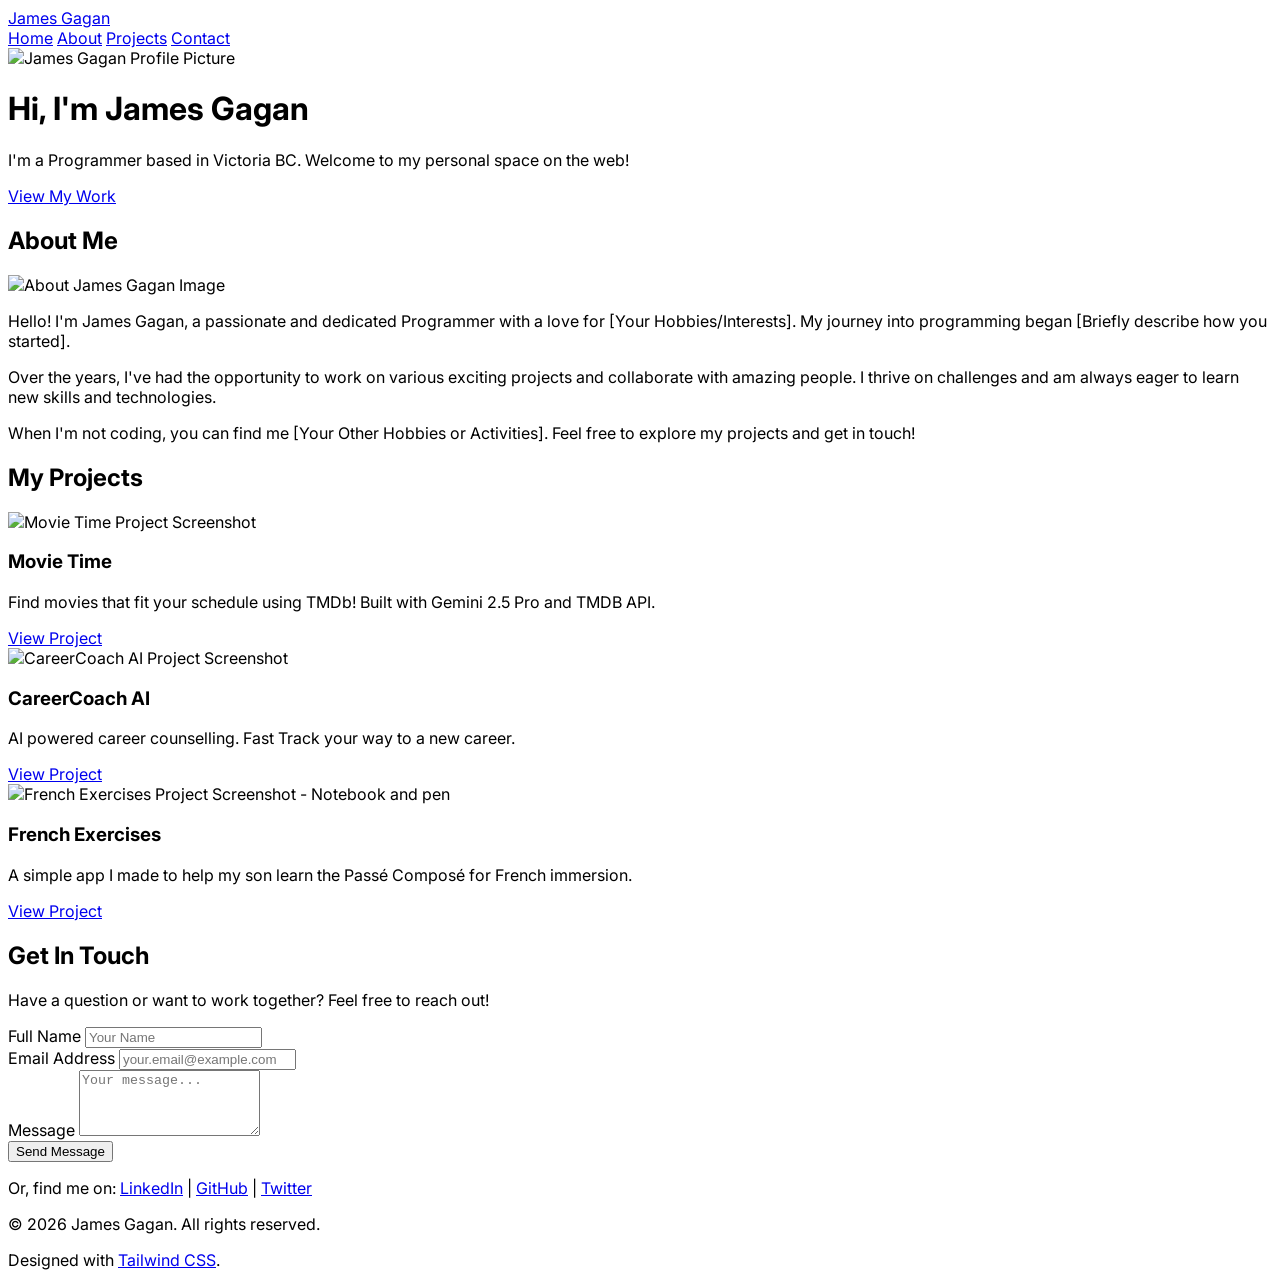
==== index.html @ 0e3007ee "Update index.html" ====
<!DOCTYPE html>
<html lang="en">
<head>
    <meta charset="UTF-8">
    <meta name="viewport" content="width=device-width, initial-scale=1.0">
    <title>James Gagan - Personal Portfolio</title>
    <script src="https://cdn.tailwindcss.com"></script>
    <link href="https://fonts.googleapis.com/css2?family=Inter:wght@400;500;600;700&display=swap" rel="stylesheet">
    <script async src="https://www.googletagmanager.com/gtag/js?id=G-MB5QQJH8N9"></script>
    <script>
      window.dataLayer = window.dataLayer || [];
      function gtag(){dataLayer.push(arguments);}
      gtag('js', new Date());

      gtag('config', 'G-MB5QQJH8N9');
    </script>
    <style>
        /* Apply Inter font globally */
        body {
            font-family: 'Inter', sans-serif;
        }
        /* Smooth scrolling behavior */
        html {
            scroll-behavior: smooth;
        }
        /* Custom scrollbar for a more modern look (optional) */
        ::-webkit-scrollbar {
            width: 8px;
        }
        ::-webkit-scrollbar-track {
            background: #f1f1f1;
        }
        ::-webkit-scrollbar-thumb {
            background: #888;
            border-radius: 10px;
        }
        ::-webkit-scrollbar-thumb:hover {
            background: #555;
        }
    </style>
</head>
<body class="bg-gray-100 text-gray-800 antialiased">

    <nav class="bg-white shadow-md fixed w-full z-10 top-0">
        <div class="container mx-auto px-6 py-4 flex justify-between items-center">
            <a href="#" class="text-2xl font-bold text-indigo-600">James Gagan</a>
            <div class="space-x-4">
                <a href="#home" class="text-gray-600 hover:text-indigo-600 px-3 py-2 rounded-md text-sm font-medium">Home</a>
                <a href="#about" class="text-gray-600 hover:text-indigo-600 px-3 py-2 rounded-md text-sm font-medium">About</a>
                <a href="#projects" class="text-gray-600 hover:text-indigo-600 px-3 py-2 rounded-md text-sm font-medium">Projects</a>
                <a href="#contact" class="text-gray-600 hover:text-indigo-600 px-3 py-2 rounded-md text-sm font-medium">Contact</a>
            </div>
        </div>
    </nav>

    <header id="home" class="bg-indigo-600 text-white pt-32 pb-16 md:pt-40 md:pb-24">
        <div class="container mx-auto px-6 text-center">
            <img src="https://media.licdn.com/dms/image/v2/D5603AQGP5aQcjjmU2Q/profile-displayphoto-shrink_200_200/profile-displayphoto-shrink_200_200/0/1669147081136?e=2147483647&v=beta&t=saNV8gk5UcDib-mdIg6brHQbKQ_2vMBtMVMatQ2jVcc" alt="James Gagan Profile Picture" class="w-32 h-32 md:w-40 md:h-40 mx-auto rounded-full shadow-lg mb-6 border-4 border-white object-cover">
            <h1 class="text-4xl md:text-5xl font-bold mb-4">Hi, I'm James Gagan</h1>
            <p class="text-lg md:text-xl mb-8 max-w-2xl mx-auto">I'm a Programmer based in Victoria BC. Welcome to my personal space on the web!</p>
            <a href="#projects" class="bg-white text-indigo-600 font-semibold py-3 px-8 rounded-lg shadow-md hover:bg-gray-100 transition duration-300">View My Work</a>
        </div>
    </header>

    <section id="about" class="py-16 md:py-24 bg-white">
        <div class="container mx-auto px-6">
            <h2 class="text-3xl font-bold text-center mb-12 text-gray-800">About Me</h2>
            <div class="flex flex-col md:flex-row items-center md:space-x-12">
                <div class="md:w-1/3 mb-8 md:mb-0">
                    <img src="https://placehold.co/600x400/E2E8F0/4A5568?text=About+James" alt="About James Gagan Image" class="rounded-lg shadow-xl w-full">
                </div>
                <div class="md:w-2/3">
                    <p class="text-gray-700 text-lg mb-4 leading-relaxed">
                        Hello! I'm James Gagan, a passionate and dedicated Programmer with a love for [Your Hobbies/Interests]. My journey into programming began [Briefly describe how you started].
                    </p>
                    <p class="text-gray-700 text-lg mb-4 leading-relaxed">
                        Over the years, I've had the opportunity to work on various exciting projects and collaborate with amazing people. I thrive on challenges and am always eager to learn new skills and technologies.
                    </p>
                    <p class="text-gray-700 text-lg leading-relaxed">
                        When I'm not coding, you can find me [Your Other Hobbies or Activities]. Feel free to explore my projects and get in touch!
                    </p>
                </div>
            </div>
        </div>
    </section>

    <section id="projects" class="py-16 md:py-24 bg-gray-50">
        <div class="container mx-auto px-6">
            <h2 class="text-3xl font-bold text-center mb-12 text-gray-800">My Projects</h2>
            <div class="grid grid-cols-1 md:grid-cols-2 lg:grid-cols-3 gap-8">
                <div class="bg-white rounded-lg shadow-lg overflow-hidden transform hover:scale-105 transition duration-300">
                    <img src="https://m.media-amazon.com/images/M/MV5BNjU0NDFkMTQtZWY5OS00MmZhLTg3Y2QtZmJhMzMzMWYyYjc2XkEyXkFqcGc@._V1_.jpg" alt="Movie Time Project Screenshot" class="w-full h-56 object-cover">
                    <div class="p-6">
                        <h3 class="text-xl font-semibold mb-2 text-gray-800">Movie Time</h3>
                        <p class="text-gray-700 text-sm mb-4">Find movies that fit your schedule using TMDb! Built with Gemini 2.5 Pro and TMDB API.</p>
                        <a href="https://husker.github.io/movies.html" target="_blank" rel="noopener noreferrer" class="inline-block bg-indigo-500 text-white text-sm font-medium py-2 px-4 rounded-lg hover:bg-indigo-600 transition duration-300">View Project</a>
                    </div>
                </div>
                <div class="bg-white rounded-lg shadow-lg overflow-hidden transform hover:scale-105 transition duration-300">
                    <img src="https://images.pexels.com/photos/3861969/pexels-photo-3861969.jpeg?auto=compress&cs=tinysrgb&w=1260&h=750&dpr=1" alt="CareerCoach AI Project Screenshot" class="w-full h-56 object-cover">
                    <div class="p-6">
                        <h3 class="text-xl font-semibold mb-2 text-gray-800">CareerCoach AI</h3>
                        <p class="text-gray-700 text-sm mb-4">AI powered career counselling. Fast Track your way to a new career.</p>
                        <a href="https://careercoach.cloud/" target="_blank" rel="noopener noreferrer" class="inline-block bg-indigo-500 text-white text-sm font-medium py-2 px-4 rounded-lg hover:bg-indigo-600 transition duration-300">View Project</a>
                    </div>
                </div>
                <div class="bg-white rounded-lg shadow-lg overflow-hidden transform hover:scale-105 transition duration-300">
                    <img src="https://images.pexels.com/photos/4145354/pexels-photo-4145354.jpeg?auto=compress&cs=tinysrgb&w=1260&h=750&dpr=1" alt="French Exercises Project Screenshot - Notebook and pen" class="w-full h-56 object-cover">
                    <div class="p-6">
                        <h3 class="text-xl font-semibold mb-2 text-gray-800">French Exercises</h3>
                        <p class="text-gray-700 text-sm mb-4">A simple app I made to help my son learn the Passé Composé for French immersion.</p>
                        <a href="https://husker.github.io/french.html" target="_blank" rel="noopener noreferrer" class="inline-block bg-indigo-500 text-white text-sm font-medium py-2 px-4 rounded-lg hover:bg-indigo-600 transition duration-300">View Project</a>
                    </div>
                </div>
            </div> </div>
    </section>

    <section id="contact" class="py-16 md:py-24 bg-white">
        <div class="container mx-auto px-6">
            <h2 class="text-3xl font-bold text-center mb-12 text-gray-800">Get In Touch</h2>
            <div class="max-w-lg mx-auto bg-gray-50 p-8 rounded-lg shadow-xl">
                <p class="text-center text-gray-700 mb-6">
                    Have a question or want to work together? Feel free to reach out!
                </p>
                <form action="#" method="POST"> <div class="mb-4">
                        <label for="name" class="block text-gray-700 text-sm font-medium mb-2">Full Name</label>
                        <input type="text" id="name" name="name" placeholder="Your Name" class="w-full px-4 py-2 border border-gray-300 rounded-lg focus:ring-indigo-500 focus:border-indigo-500" required>
                    </div>
                    <div class="mb-4">
                        <label for="email" class="block text-gray-700 text-sm font-medium mb-2">Email Address</label>
                        <input type="email" id="email" name="email" placeholder="your.email@example.com" class="w-full px-4 py-2 border border-gray-300 rounded-lg focus:ring-indigo-500 focus:border-indigo-500" required>
                    </div>
                    <div class="mb-6">
                        <label for="message" class="block text-gray-700 text-sm font-medium mb-2">Message</label>
                        <textarea id="message" name="message" rows="4" placeholder="Your message..." class="w-full px-4 py-2 border border-gray-300 rounded-lg focus:ring-indigo-500 focus:border-indigo-500" required></textarea>
                    </div>
                    <div class="text-center">
                        <button type="submit" class="bg-indigo-600 text-white font-semibold py-3 px-8 rounded-lg shadow-md hover:bg-indigo-700 transition duration-300 w-full">Send Message</button>
                    </div>
                </form>
                <p class="text-center text-gray-600 text-sm mt-8">
                    Or, find me on:
                    <a href="#" class="text-indigo-500 hover:underline mx-1">LinkedIn</a> |
                    <a href="#" class="text-indigo-500 hover:underline mx-1">GitHub</a> |
                    <a href="#" class="text-indigo-500 hover:underline mx-1">Twitter</a>
                    </p>
            </div>
        </div>
    </section>

    <footer class="bg-gray-800 text-gray-300 py-8">
        <div class="container mx-auto px-6 text-center">
            <p>&copy; <span id="currentYear"></span> James Gagan. All rights reserved.</p>
            <p class="text-sm mt-1">Designed with <a href="https://tailwindcss.com/" class="hover:text-indigo-400" target="_blank" rel="noopener noreferrer">Tailwind CSS</a>.</p>
        </div>
    </footer>

    <script>
        // JavaScript to set the current year in the footer
        document.getElementById('currentYear').textContent = new Date().getFullYear();

        // Simple smooth scroll for navigation links
        document.querySelectorAll('nav a[href^="#"]').forEach(anchor => {
            anchor.addEventListener('click', function (e) {
                e.preventDefault();
                const targetId = this.getAttribute('href');
                const targetElement = document.querySelector(targetId);
                if (targetElement) {
                    // Calculate offset for fixed navbar
                    const navbarHeight = document.querySelector('nav').offsetHeight;
                    const elementPosition = targetElement.getBoundingClientRect().top;
                    const offsetPosition = elementPosition + window.pageYOffset - navbarHeight;

                    window.scrollTo({
                        top: offsetPosition,
                        behavior: 'smooth'
                    });
                }
            });
        });
    </script>

</body>
</html>
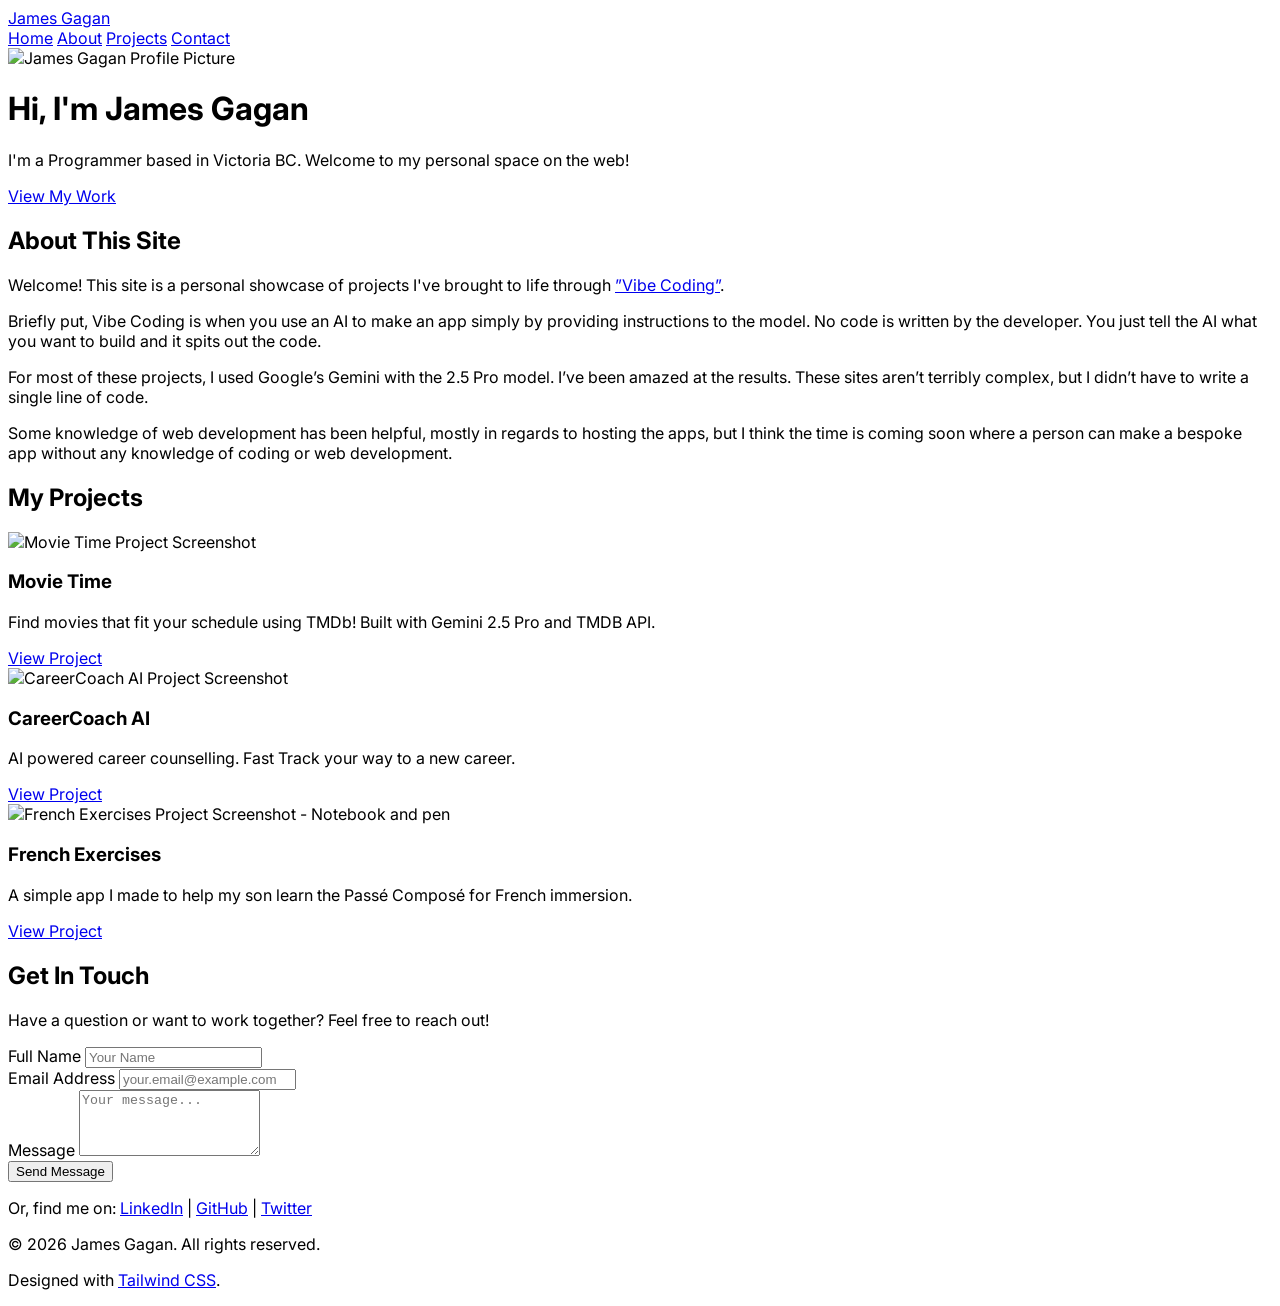
==== commit a5bc0a4b: "Update index.html" ====
--- a/index.html
+++ b/index.html
@@ -64,22 +64,20 @@
 
     <section id="about" class="py-16 md:py-24 bg-white">
         <div class="container mx-auto px-6">
-            <h2 class="text-3xl font-bold text-center mb-12 text-gray-800">About Me</h2>
-            <div class="flex flex-col md:flex-row items-center md:space-x-12">
-                <div class="md:w-1/3 mb-8 md:mb-0">
-                    <img src="https://placehold.co/600x400/E2E8F0/4A5568?text=About+James" alt="About James Gagan Image" class="rounded-lg shadow-xl w-full">
-                </div>
-                <div class="md:w-2/3">
-                    <p class="text-gray-700 text-lg mb-4 leading-relaxed">
-                        Hello! I'm James Gagan, a passionate and dedicated Programmer with a love for [Your Hobbies/Interests]. My journey into programming began [Briefly describe how you started].
-                    </p>
-                    <p class="text-gray-700 text-lg mb-4 leading-relaxed">
-                        Over the years, I've had the opportunity to work on various exciting projects and collaborate with amazing people. I thrive on challenges and am always eager to learn new skills and technologies.
-                    </p>
-                    <p class="text-gray-700 text-lg leading-relaxed">
-                        When I'm not coding, you can find me [Your Other Hobbies or Activities]. Feel free to explore my projects and get in touch!
-                    </p>
-                </div>
+            <h2 class="text-3xl font-bold text-center mb-12 text-gray-800">About This Site</h2>
+            <div class="max-w-3xl mx-auto">
+                <p class="text-gray-700 text-lg mb-4 leading-relaxed">
+                    Welcome! This site is a personal showcase of projects I've brought to life through <a href="https://en.wikipedia.org/wiki/Vibe_coding" target="_blank" rel="noopener noreferrer" class="text-indigo-600 hover:text-indigo-800 underline">”Vibe Coding”</a>.
+                </p>
+                <p class="text-gray-700 text-lg mb-4 leading-relaxed">
+                    Briefly put, Vibe Coding is when you use an AI to make an app simply by providing instructions to the model. No code is written by the developer. You just tell the AI what you want to build and it spits out the code.
+                </p>
+                <p class="text-gray-700 text-lg mb-4 leading-relaxed">
+                    For most of these projects, I used Google’s Gemini with the 2.5 Pro model. I’ve been amazed at the results. These sites aren’t terribly complex, but I didn’t have to write a single line of code. 
+                </p>
+                <p class="text-gray-700 text-lg leading-relaxed">
+                    Some knowledge of web development has been helpful, mostly in regards to hosting the apps, but I think the time is coming soon where a person can make a bespoke app without any knowledge of coding or web development.
+                </p>
             </div>
         </div>
     </section>
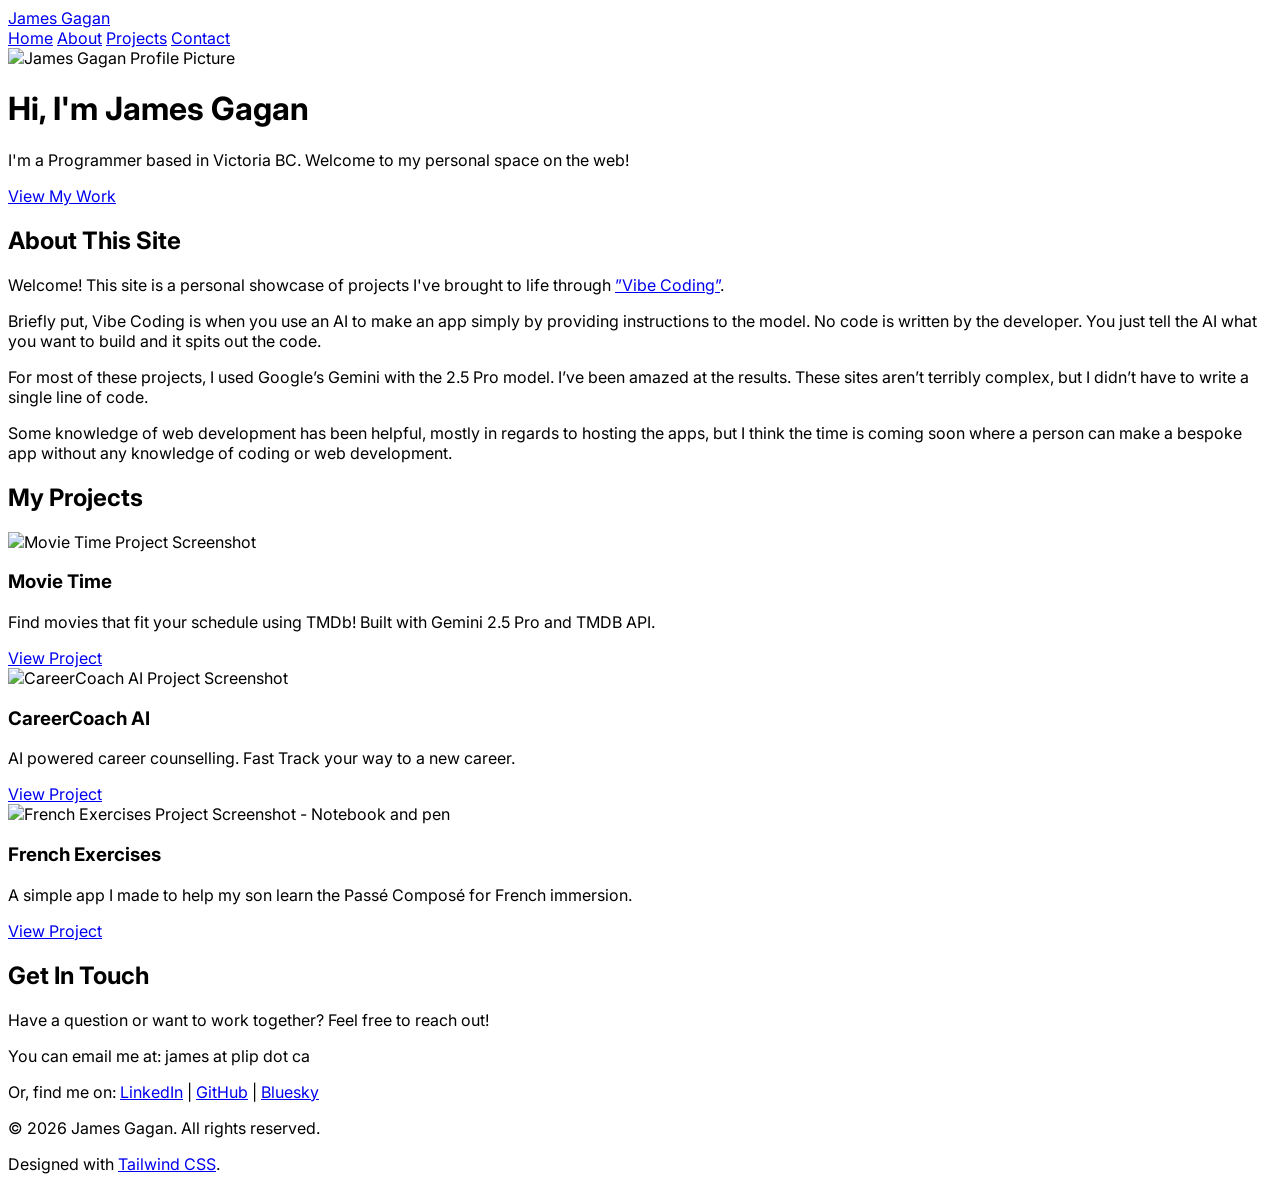
==== commit bc972827: "Update index.html" ====
--- a/index.html
+++ b/index.html
@@ -110,38 +110,24 @@
                         <a href="https://husker.github.io/french.html" target="_blank" rel="noopener noreferrer" class="inline-block bg-indigo-500 text-white text-sm font-medium py-2 px-4 rounded-lg hover:bg-indigo-600 transition duration-300">View Project</a>
                     </div>
                 </div>
-            </div> </div>
+            </div> 
+        </div>
     </section>
 
     <section id="contact" class="py-16 md:py-24 bg-white">
         <div class="container mx-auto px-6">
             <h2 class="text-3xl font-bold text-center mb-12 text-gray-800">Get In Touch</h2>
             <div class="max-w-lg mx-auto bg-gray-50 p-8 rounded-lg shadow-xl">
-                <p class="text-center text-gray-700 mb-6">
-                    Have a question or want to work together? Feel free to reach out!
+                <p class="text-center text-gray-700 text-lg mb-6"> Have a question or want to work together? Feel free to reach out!
                 </p>
-                <form action="#" method="POST"> <div class="mb-4">
-                        <label for="name" class="block text-gray-700 text-sm font-medium mb-2">Full Name</label>
-                        <input type="text" id="name" name="name" placeholder="Your Name" class="w-full px-4 py-2 border border-gray-300 rounded-lg focus:ring-indigo-500 focus:border-indigo-500" required>
-                    </div>
-                    <div class="mb-4">
-                        <label for="email" class="block text-gray-700 text-sm font-medium mb-2">Email Address</label>
-                        <input type="email" id="email" name="email" placeholder="your.email@example.com" class="w-full px-4 py-2 border border-gray-300 rounded-lg focus:ring-indigo-500 focus:border-indigo-500" required>
-                    </div>
-                    <div class="mb-6">
-                        <label for="message" class="block text-gray-700 text-sm font-medium mb-2">Message</label>
-                        <textarea id="message" name="message" rows="4" placeholder="Your message..." class="w-full px-4 py-2 border border-gray-300 rounded-lg focus:ring-indigo-500 focus:border-indigo-500" required></textarea>
-                    </div>
-                    <div class="text-center">
-                        <button type="submit" class="bg-indigo-600 text-white font-semibold py-3 px-8 rounded-lg shadow-md hover:bg-indigo-700 transition duration-300 w-full">Send Message</button>
-                    </div>
-                </form>
+                <p class="text-center text-gray-700 text-xl font-medium mb-8"> You can email me at: james at plip dot ca
+                </p>
                 <p class="text-center text-gray-600 text-sm mt-8">
                     Or, find me on:
-                    <a href="#" class="text-indigo-500 hover:underline mx-1">LinkedIn</a> |
-                    <a href="#" class="text-indigo-500 hover:underline mx-1">GitHub</a> |
-                    <a href="#" class="text-indigo-500 hover:underline mx-1">Twitter</a>
-                    </p>
+                    <a href="https://www.linkedin.com/in/james-gagan/" target="_blank" rel="noopener noreferrer" class="text-indigo-500 hover:underline mx-1">LinkedIn</a> |
+                    <a href="https://github.com/husker" target="_blank" rel="noopener noreferrer" class="text-indigo-500 hover:underline mx-1">GitHub</a> |
+                    <a href="https://bsky.app/profile/plip.ca" target="_blank" rel="noopener noreferrer" class="text-indigo-500 hover:underline mx-1">Bluesky</a>
+                </p>
             </div>
         </div>
     </section>
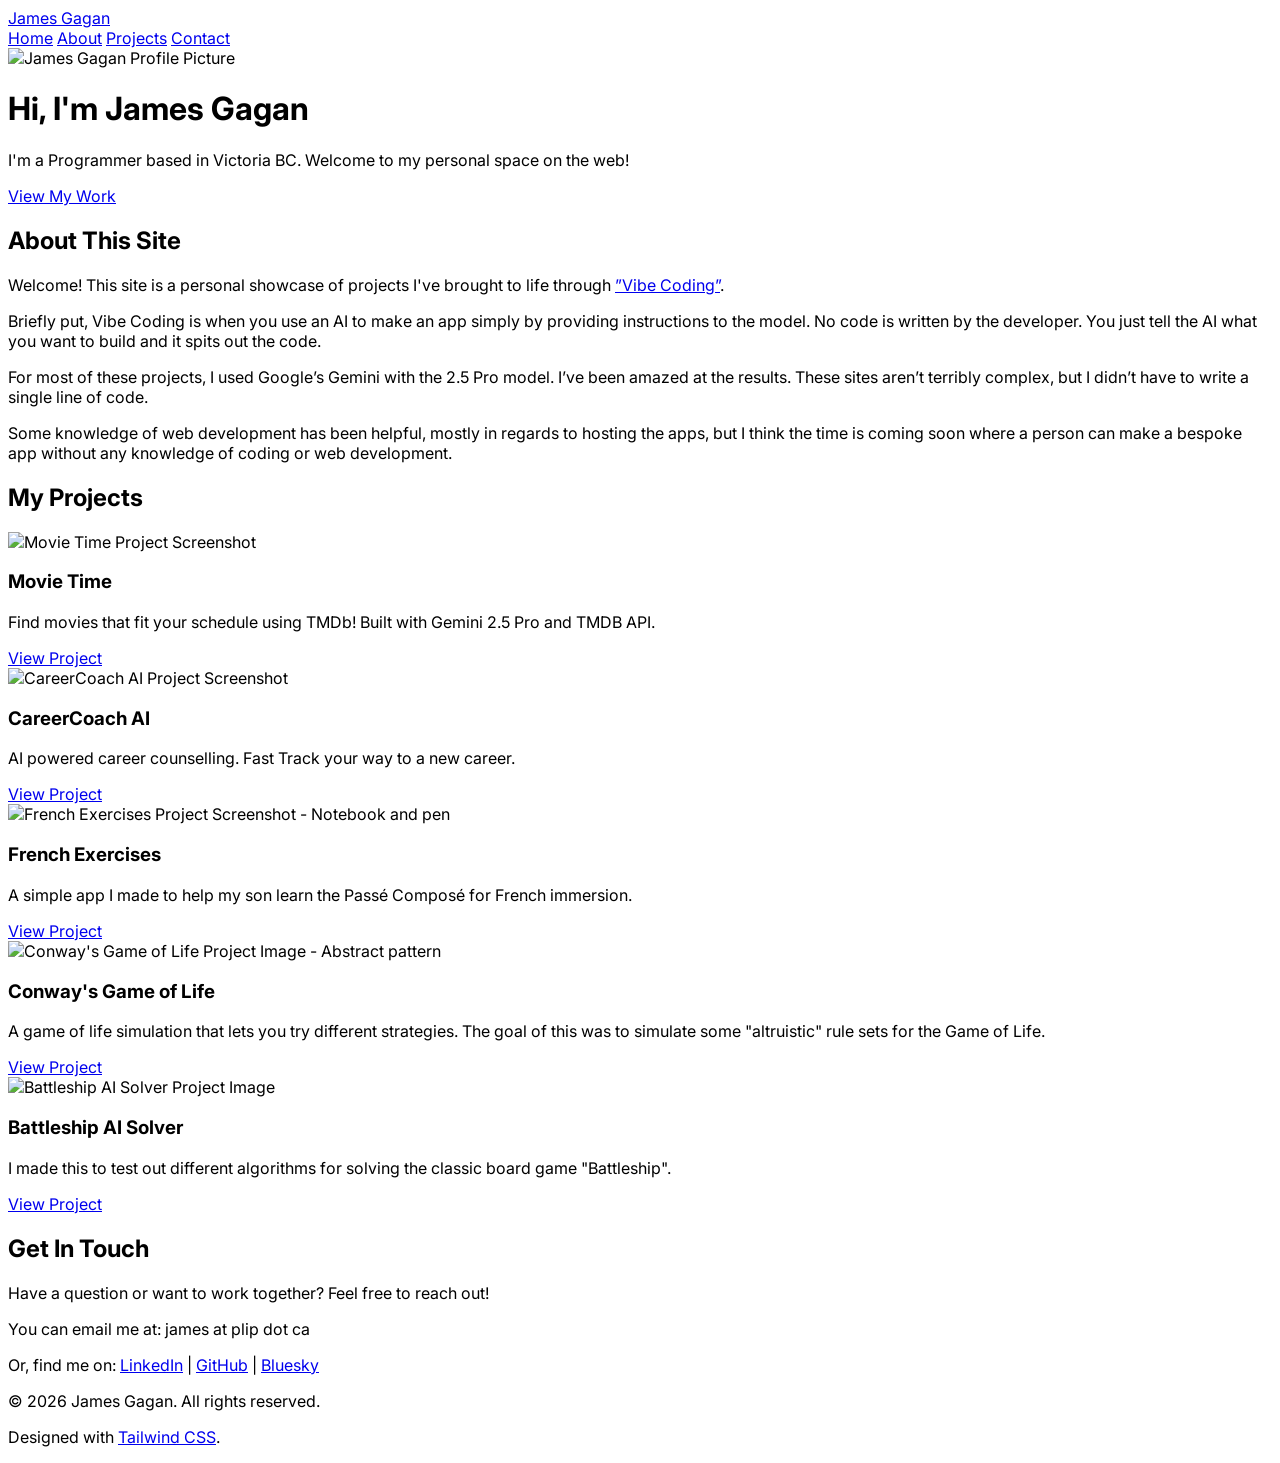
==== commit f0a2358c: "add new projects" ====
--- a/index.html
+++ b/index.html
@@ -55,7 +55,7 @@
 
     <header id="home" class="bg-indigo-600 text-white pt-32 pb-16 md:pt-40 md:pb-24">
         <div class="container mx-auto px-6 text-center">
-            <img src="https://media.licdn.com/dms/image/v2/D5603AQGP5aQcjjmU2Q/profile-displayphoto-shrink_200_200/profile-displayphoto-shrink_200_200/0/1669147081136?e=2147483647&v=beta&t=saNV8gk5UcDib-mdIg6brHQbKQ_2vMBtMVMatQ2jVcc" alt="James Gagan Profile Picture" class="w-32 h-32 md:w-40 md:h-40 mx-auto rounded-full shadow-lg mb-6 border-4 border-white object-cover">
+            <img src="https://cdn.bsky.app/img/avatar/plain/did:plc:f72g5g2btip572p5i7vd3uwp/bafkreicv4ny3bpykulg22wu5q7mfyv432bifnnlckkigfi45t3n5qeq3ti@jpeg" alt="James Gagan Profile Picture" class="w-32 h-32 md:w-40 md:h-40 mx-auto rounded-full shadow-lg mb-6 border-4 border-white object-cover">
             <h1 class="text-4xl md:text-5xl font-bold mb-4">Hi, I'm James Gagan</h1>
             <p class="text-lg md:text-xl mb-8 max-w-2xl mx-auto">I'm a Programmer based in Victoria BC. Welcome to my personal space on the web!</p>
             <a href="#projects" class="bg-white text-indigo-600 font-semibold py-3 px-8 rounded-lg shadow-md hover:bg-gray-100 transition duration-300">View My Work</a>
@@ -73,7 +73,7 @@
                     Briefly put, Vibe Coding is when you use an AI to make an app simply by providing instructions to the model. No code is written by the developer. You just tell the AI what you want to build and it spits out the code.
                 </p>
                 <p class="text-gray-700 text-lg mb-4 leading-relaxed">
-                    For most of these projects, I used Google’s Gemini with the 2.5 Pro model. I’ve been amazed at the results. These sites aren’t terribly complex, but I didn’t have to write a single line of code. 
+                    For most of these projects, I used Google’s Gemini with the 2.5 Pro model. I’ve been amazed at the results. These sites aren’t terribly complex, but I didn’t have to write a single line of code.
                 </p>
                 <p class="text-gray-700 text-lg leading-relaxed">
                     Some knowledge of web development has been helpful, mostly in regards to hosting the apps, but I think the time is coming soon where a person can make a bespoke app without any knowledge of coding or web development.
@@ -87,15 +87,15 @@
             <h2 class="text-3xl font-bold text-center mb-12 text-gray-800">My Projects</h2>
             <div class="grid grid-cols-1 md:grid-cols-2 lg:grid-cols-3 gap-8">
                 <div class="bg-white rounded-lg shadow-lg overflow-hidden transform hover:scale-105 transition duration-300">
-                    <img src="https://m.media-amazon.com/images/M/MV5BNjU0NDFkMTQtZWY5OS00MmZhLTg3Y2QtZmJhMzMzMWYyYjc2XkEyXkFqcGc@._V1_.jpg" alt="Movie Time Project Screenshot" class="w-full h-56 object-cover">
+                    <img src="https://m.media-amazon.com/images/M/MV5BNjU0NDFkMTQtZWY5OS00MmZhLTg3Y2QtZmJhMzMzMWYyYjc2XkEyXkFqcGc@._V1_.jpg" alt="Movie Time Project Screenshot" class="w-full h-56 object-cover" onerror="this.onerror=null;this.src='https://placehold.co/600x400/E2E8F0/9CA3AF?text=Movie+Time';">
                     <div class="p-6">
                         <h3 class="text-xl font-semibold mb-2 text-gray-800">Movie Time</h3>
                         <p class="text-gray-700 text-sm mb-4">Find movies that fit your schedule using TMDb! Built with Gemini 2.5 Pro and TMDB API.</p>
-                        <a href="https://husker.github.io/movies.html" target="_blank" rel="noopener noreferrer" class="inline-block bg-indigo-500 text-white text-sm font-medium py-2 px-4 rounded-lg hover:bg-indigo-600 transition duration-300">View Project</a>
+                        <a href="https://husker.github.io/movies" target="_blank" rel="noopener noreferrer" class="inline-block bg-indigo-500 text-white text-sm font-medium py-2 px-4 rounded-lg hover:bg-indigo-600 transition duration-300">View Project</a>
                     </div>
                 </div>
                 <div class="bg-white rounded-lg shadow-lg overflow-hidden transform hover:scale-105 transition duration-300">
-                    <img src="https://images.pexels.com/photos/3861969/pexels-photo-3861969.jpeg?auto=compress&cs=tinysrgb&w=1260&h=750&dpr=1" alt="CareerCoach AI Project Screenshot" class="w-full h-56 object-cover">
+                    <img src="https://images.pexels.com/photos/3861969/pexels-photo-3861969.jpeg?auto=compress&cs=tinysrgb&w=1260&h=750&dpr=1" alt="CareerCoach AI Project Screenshot" class="w-full h-56 object-cover" onerror="this.onerror=null;this.src='https://placehold.co/600x400/E2E8F0/9CA3AF?text=CareerCoach+AI';">
                     <div class="p-6">
                         <h3 class="text-xl font-semibold mb-2 text-gray-800">CareerCoach AI</h3>
                         <p class="text-gray-700 text-sm mb-4">AI powered career counselling. Fast Track your way to a new career.</p>
@@ -103,14 +103,32 @@
                     </div>
                 </div>
                 <div class="bg-white rounded-lg shadow-lg overflow-hidden transform hover:scale-105 transition duration-300">
-                    <img src="https://images.pexels.com/photos/4145354/pexels-photo-4145354.jpeg?auto=compress&cs=tinysrgb&w=1260&h=750&dpr=1" alt="French Exercises Project Screenshot - Notebook and pen" class="w-full h-56 object-cover">
+                    <img src="https://images.pexels.com/photos/4145354/pexels-photo-4145354.jpeg?auto=compress&cs=tinysrgb&w=1260&h=750&dpr=1" alt="French Exercises Project Screenshot - Notebook and pen" class="w-full h-56 object-cover" onerror="this.onerror=null;this.src='https://placehold.co/600x400/E2E8F0/9CA3AF?text=French+Exercises';">
                     <div class="p-6">
                         <h3 class="text-xl font-semibold mb-2 text-gray-800">French Exercises</h3>
                         <p class="text-gray-700 text-sm mb-4">A simple app I made to help my son learn the Passé Composé for French immersion.</p>
-                        <a href="https://husker.github.io/french.html" target="_blank" rel="noopener noreferrer" class="inline-block bg-indigo-500 text-white text-sm font-medium py-2 px-4 rounded-lg hover:bg-indigo-600 transition duration-300">View Project</a>
+                        <a href="https://husker.github.io/french" target="_blank" rel="noopener noreferrer" class="inline-block bg-indigo-500 text-white text-sm font-medium py-2 px-4 rounded-lg hover:bg-indigo-600 transition duration-300">View Project</a>
                     </div>
                 </div>
-            </div> 
+
+                <div class="bg-white rounded-lg shadow-lg overflow-hidden transform hover:scale-105 transition duration-300">
+                    <img src="https://images.pexels.com/photos/4031442/pexels-photo-4031442.jpeg" alt="Conway's Game of Life Project Image - Abstract pattern" class="w-full h-56 object-cover" onerror="this.onerror=null;this.src='https://placehold.co/600x400/E2E8F0/9CA3AF?text=Game+of+Life';">
+                    <div class="p-6">
+                        <h3 class="text-xl font-semibold mb-2 text-gray-800">Conway's Game of Life</h3>
+                        <p class="text-gray-700 text-sm mb-4">A game of life simulation that lets you try different strategies. The goal of this was to simulate some "altruistic" rule sets for the Game of Life.</p>
+                        <a href="https://husker.github.io/life" target="_blank" rel="noopener noreferrer" class="inline-block bg-indigo-500 text-white text-sm font-medium py-2 px-4 rounded-lg hover:bg-indigo-600 transition duration-300">View Project</a>
+                    </div>
+                </div>
+
+                <div class="bg-white rounded-lg shadow-lg overflow-hidden transform hover:scale-105 transition duration-300">
+                    <img src="https://images.pexels.com/photos/13342949/pexels-photo-13342949.jpeg" alt="Battleship AI Solver Project Image" class="w-full h-56 object-cover" onerror="this.onerror=null;this.src='https://placehold.co/600x400/E2E8F0/9CA3AF?text=Battleship+AI';">
+                    <div class="p-6">
+                        <h3 class="text-xl font-semibold mb-2 text-gray-800">Battleship AI Solver</h3>
+                        <p class="text-gray-700 text-sm mb-4">I made this to test out different algorithms for solving the classic board game "Battleship".</p>
+                        <a href="https://husker.github.io/battleship" target="_blank" rel="noopener noreferrer" class="inline-block bg-indigo-500 text-white text-sm font-medium py-2 px-4 rounded-lg hover:bg-indigo-600 transition duration-300">View Project</a>
+                    </div>
+                </div>
+                </div>
         </div>
     </section>
 
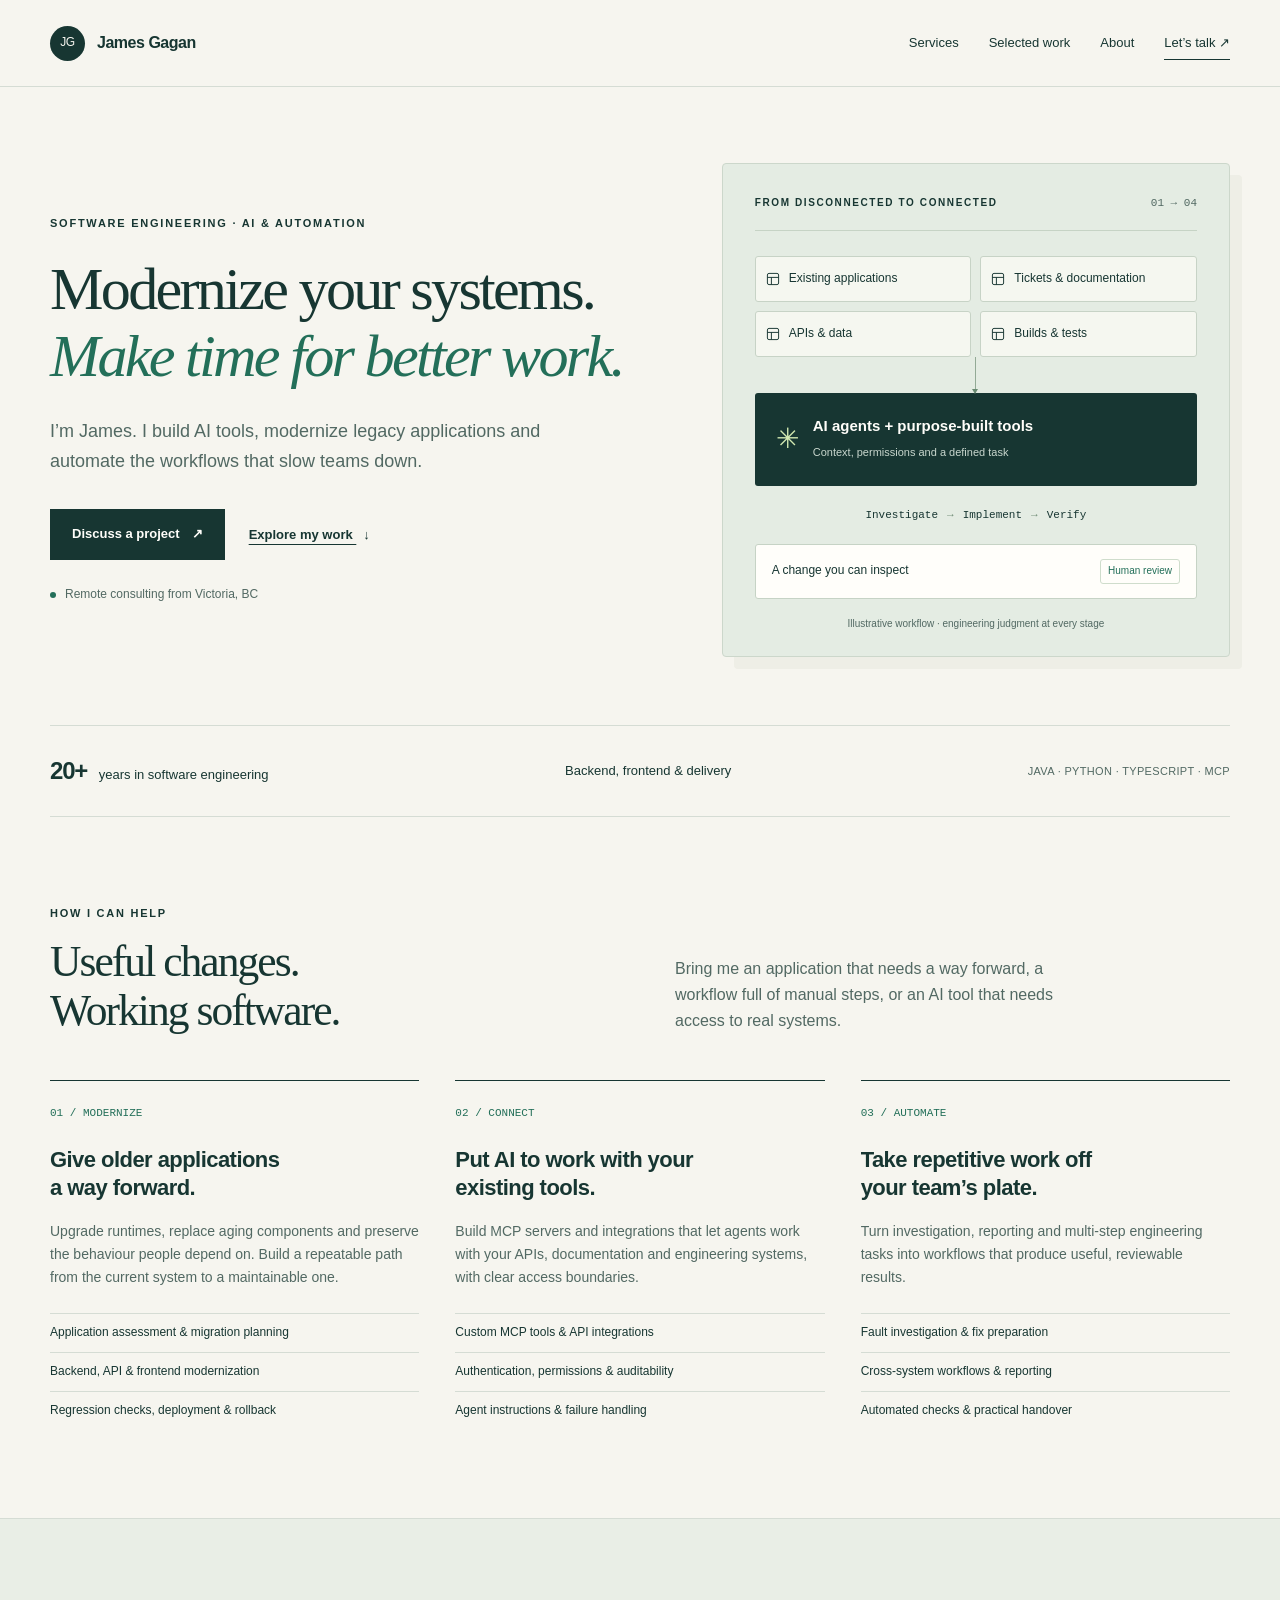
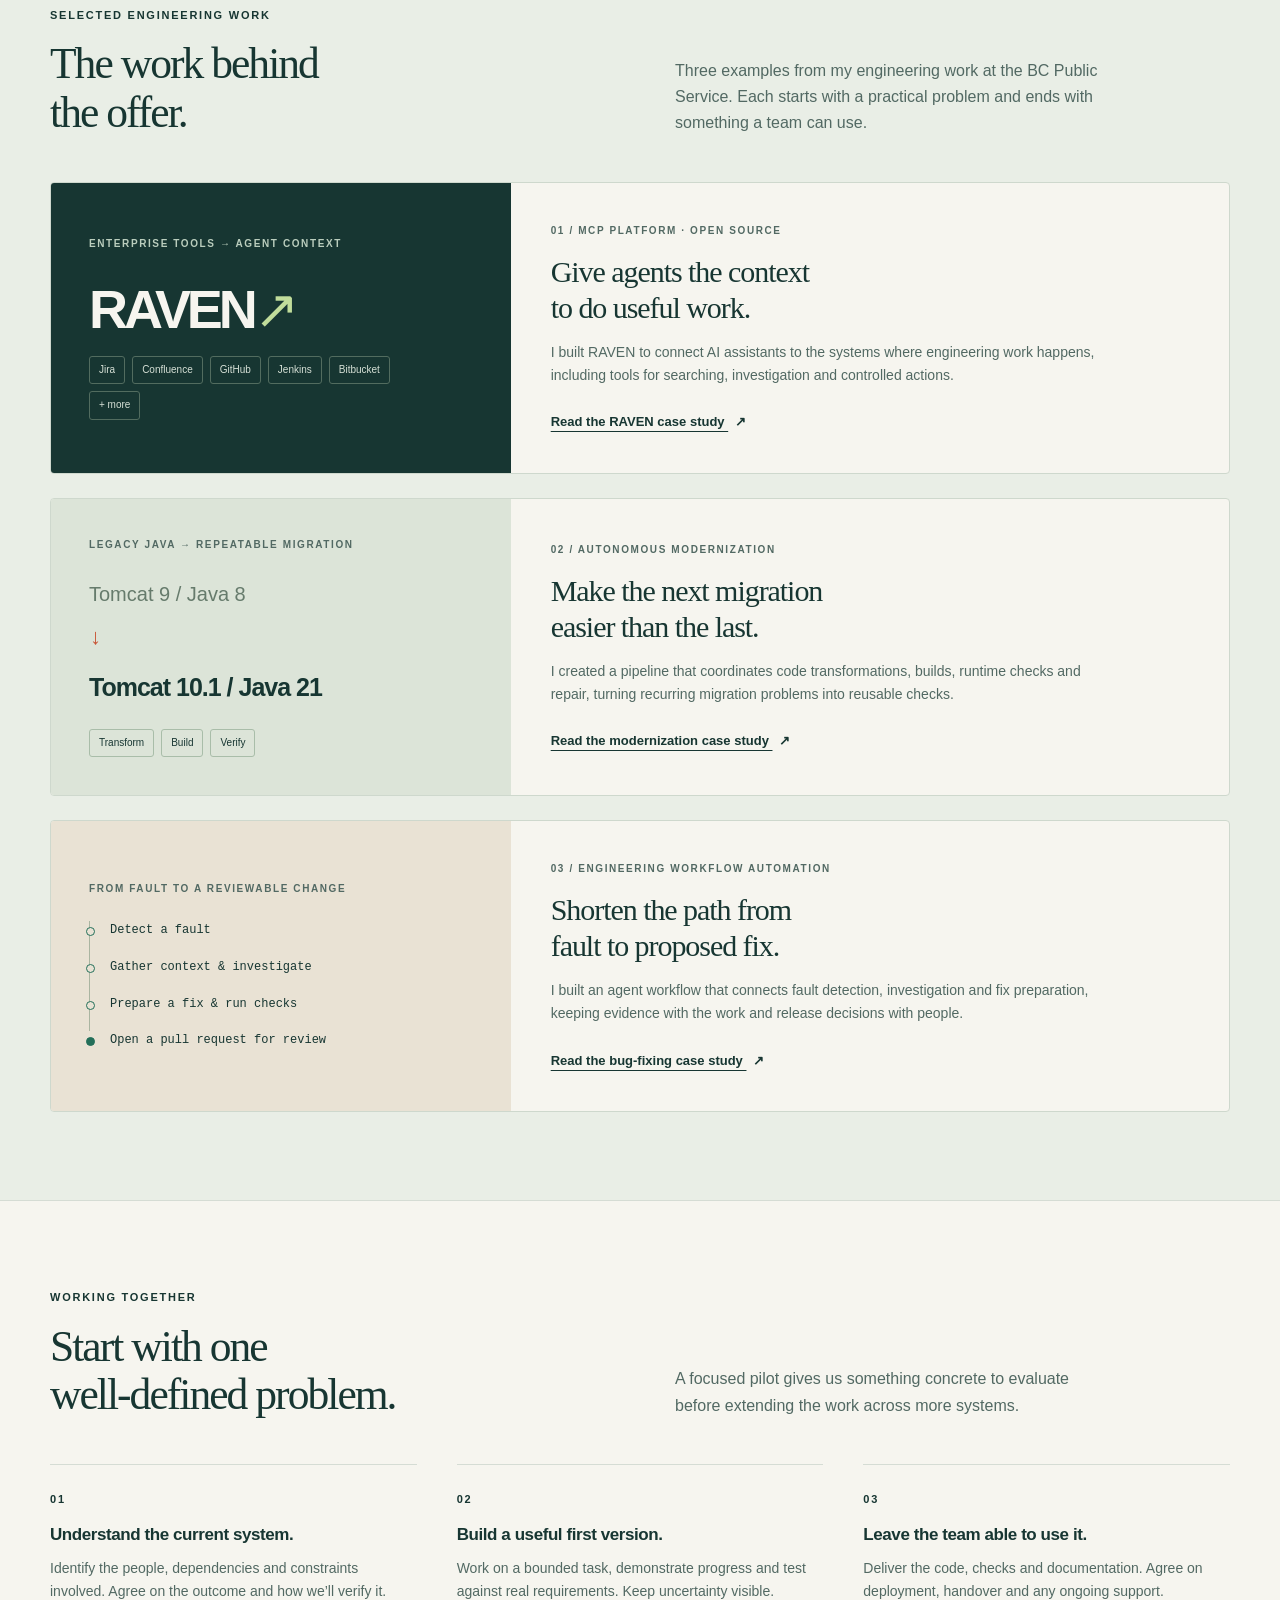
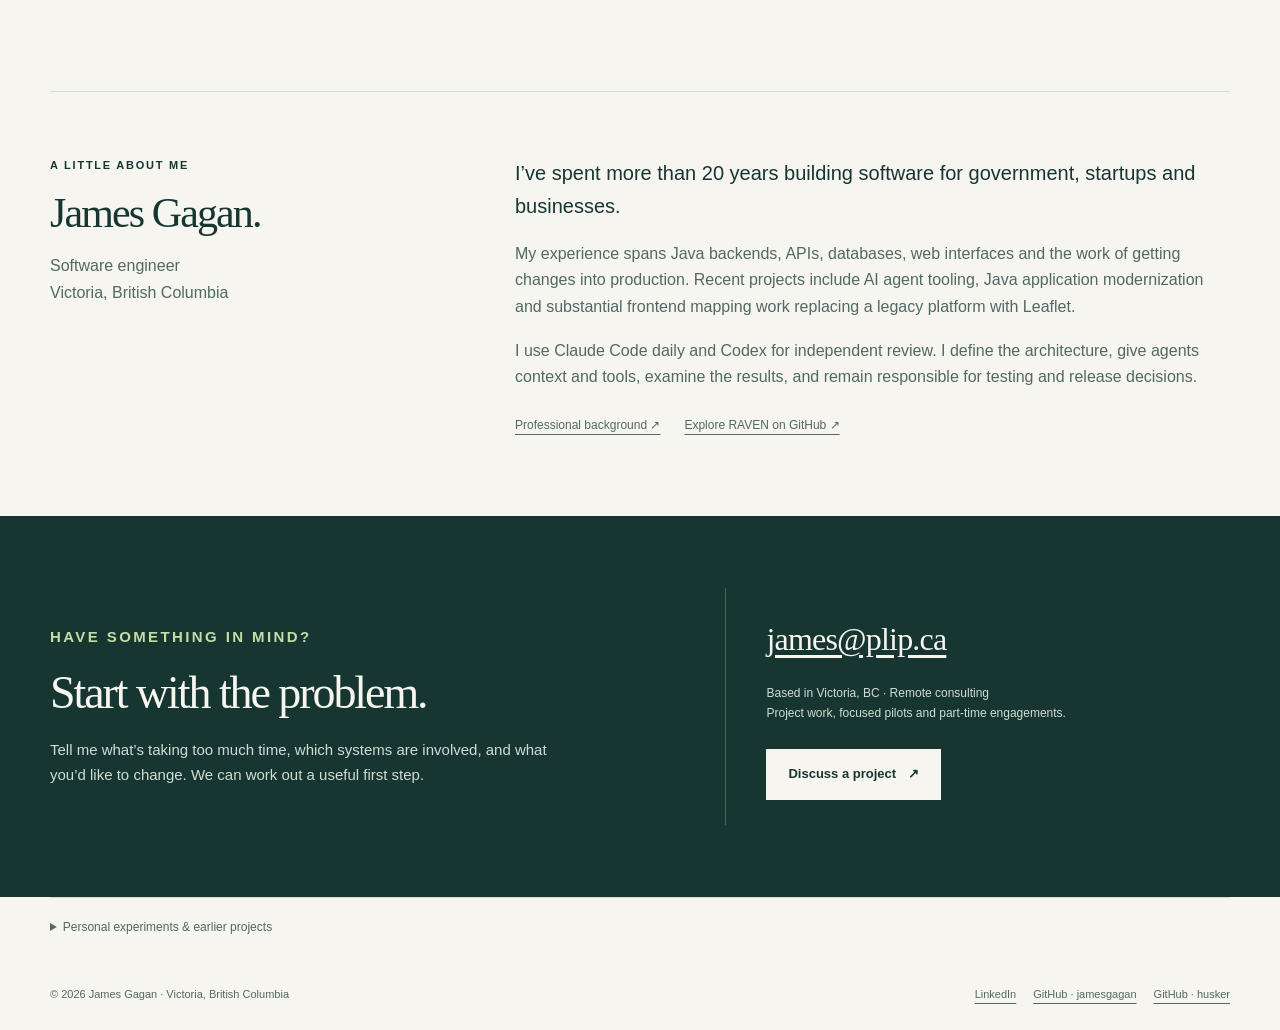
==== commit 19e19b9e: "Present consulting services and AI engineering case studies Rebuild the homepage around AI tooling, " ====
--- a/index.html
+++ b/index.html
@@ -1,186 +1,69 @@
-<!DOCTYPE html>
-<html lang="en">
+<!doctype html>
+<html lang="en-CA">
 <head>
-    <meta charset="UTF-8">
-    <meta name="viewport" content="width=device-width, initial-scale=1.0">
-    <title>James Gagan - Personal Portfolio</title>
-    <script src="https://cdn.tailwindcss.com"></script>
-    <link href="https://fonts.googleapis.com/css2?family=Inter:wght@400;500;600;700&display=swap" rel="stylesheet">
-    <script async src="https://www.googletagmanager.com/gtag/js?id=G-MB5QQJH8N9"></script>
-    <script>
-      window.dataLayer = window.dataLayer || [];
-      function gtag(){dataLayer.push(arguments);}
-      gtag('js', new Date());
-
-      gtag('config', 'G-MB5QQJH8N9');
-    </script>
-    <style>
-        /* Apply Inter font globally */
-        body {
-            font-family: 'Inter', sans-serif;
-        }
-        /* Smooth scrolling behavior */
-        html {
-            scroll-behavior: smooth;
-        }
-        /* Custom scrollbar for a more modern look (optional) */
-        ::-webkit-scrollbar {
-            width: 8px;
-        }
-        ::-webkit-scrollbar-track {
-            background: #f1f1f1;
-        }
-        ::-webkit-scrollbar-thumb {
-            background: #888;
-            border-radius: 10px;
-        }
-        ::-webkit-scrollbar-thumb:hover {
-            background: #555;
-        }
-    </style>
+  <meta charset="utf-8"><meta name="viewport" content="width=device-width,initial-scale=1">
+  <title>James Gagan | AI Tools, Automation &amp; Legacy Modernization</title>
+  <meta name="description" content="Independent software engineer with 20+ years of experience. MCP tools, workflow automation and legacy application modernization. Remote consulting from Victoria, BC.">
+  <meta name="theme-color" content="#173632">
+  <link rel="canonical" href="https://husker.github.io/">
+  <meta property="og:type" content="website"><meta property="og:site_name" content="James Gagan">
+  <meta property="og:title" content="James Gagan | AI Tools, Automation &amp; Legacy Modernization"><meta property="og:description" content="Independent software engineer with 20+ years of experience. MCP tools, workflow automation and legacy application modernization. Remote consulting from Victoria, BC.">
+  <meta property="og:url" content="https://husker.github.io/"><meta property="og:image" content="https://husker.github.io/social-preview.png">
+  <meta property="og:image:width" content="1200"><meta property="og:image:height" content="630">
+  <meta property="og:image:alt" content="James Gagan — AI tools, workflow automation and legacy modernization. Remote consulting from Victoria, BC.">
+  <meta name="twitter:card" content="summary_large_image">
+  <link rel="icon" type="image/svg+xml" href="favicon.svg">
+  <link rel="stylesheet" href="styles.css">
+  <script type="application/ld+json">{"@context": "https://schema.org", "@type": "Person", "name": "James Gagan", "url": "https://husker.github.io/", "jobTitle": "Software Engineer & AI Automation Consultant", "email": "mailto:james@plip.ca", "sameAs": ["https://www.linkedin.com/in/james-gagan/", "https://github.com/jamesgagan", "https://github.com/husker"], "knowsAbout": ["Legacy application modernization", "Model Context Protocol", "Workflow automation", "Software engineering"]}</script>
+  <script defer src="site.js"></script>
 </head>
-<body class="bg-gray-100 text-gray-800 antialiased">
-
-    <nav class="bg-white shadow-md fixed w-full z-10 top-0">
-        <div class="container mx-auto px-6 py-4 flex justify-between items-center">
-            <a href="#" class="text-2xl font-bold text-indigo-600">James Gagan</a>
-            <div class="space-x-4">
-                <a href="#home" class="text-gray-600 hover:text-indigo-600 px-3 py-2 rounded-md text-sm font-medium">Home</a>
-                <a href="#about" class="text-gray-600 hover:text-indigo-600 px-3 py-2 rounded-md text-sm font-medium">About</a>
-                <a href="#projects" class="text-gray-600 hover:text-indigo-600 px-3 py-2 rounded-md text-sm font-medium">Projects</a>
-                <a href="#contact" class="text-gray-600 hover:text-indigo-600 px-3 py-2 rounded-md text-sm font-medium">Contact</a>
-            </div>
-        </div>
-    </nav>
-
-    <header id="home" class="bg-indigo-600 text-white pt-32 pb-16 md:pt-40 md:pb-24">
-        <div class="container mx-auto px-6 text-center">
-            <img src="https://cdn.bsky.app/img/avatar/plain/did:plc:f72g5g2btip572p5i7vd3uwp/bafkreicv4ny3bpykulg22wu5q7mfyv432bifnnlckkigfi45t3n5qeq3ti@jpeg" alt="James Gagan Profile Picture" class="w-32 h-32 md:w-40 md:h-40 mx-auto rounded-full shadow-lg mb-6 border-4 border-white object-cover">
-            <h1 class="text-4xl md:text-5xl font-bold mb-4">Hi, I'm James Gagan</h1>
-            <p class="text-lg md:text-xl mb-8 max-w-2xl mx-auto">I'm a Programmer based in Victoria BC. Welcome to my personal space on the web!</p>
-            <a href="#projects" class="bg-white text-indigo-600 font-semibold py-3 px-8 rounded-lg shadow-md hover:bg-gray-100 transition duration-300">View My Work</a>
-        </div>
-    </header>
-
-    <section id="about" class="py-16 md:py-24 bg-white">
-        <div class="container mx-auto px-6">
-            <h2 class="text-3xl font-bold text-center mb-12 text-gray-800">About This Site</h2>
-            <div class="max-w-3xl mx-auto">
-                <p class="text-gray-700 text-lg mb-4 leading-relaxed">
-                    Welcome! This site is a personal showcase of projects I've brought to life through <a href="https://en.wikipedia.org/wiki/Vibe_coding" target="_blank" rel="noopener noreferrer" class="text-indigo-600 hover:text-indigo-800 underline">”Vibe Coding”</a>.
-                </p>
-                <p class="text-gray-700 text-lg mb-4 leading-relaxed">
-                    Briefly put, Vibe Coding is when you use an AI to make an app simply by providing instructions to the model. No code is written by the developer. You just tell the AI what you want to build and it spits out the code.
-                </p>
-                <p class="text-gray-700 text-lg mb-4 leading-relaxed">
-                    For most of these projects, I used Google’s Gemini with the 2.5 Pro model. I’ve been amazed at the results. These sites aren’t terribly complex, but I didn’t have to write a single line of code.
-                </p>
-                <p class="text-gray-700 text-lg leading-relaxed">
-                    Some knowledge of web development has been helpful, mostly in regards to hosting the apps, but I think the time is coming soon where a person can make a bespoke app without any knowledge of coding or web development.
-                </p>
-            </div>
-        </div>
-    </section>
-
-    <section id="projects" class="py-16 md:py-24 bg-gray-50">
-        <div class="container mx-auto px-6">
-            <h2 class="text-3xl font-bold text-center mb-12 text-gray-800">My Projects</h2>
-            <div class="grid grid-cols-1 md:grid-cols-2 lg:grid-cols-3 gap-8">
-                <div class="bg-white rounded-lg shadow-lg overflow-hidden transform hover:scale-105 transition duration-300">
-                    <img src="https://m.media-amazon.com/images/M/MV5BNjU0NDFkMTQtZWY5OS00MmZhLTg3Y2QtZmJhMzMzMWYyYjc2XkEyXkFqcGc@._V1_.jpg" alt="Movie Time Project Screenshot" class="w-full h-56 object-cover" onerror="this.onerror=null;this.src='https://placehold.co/600x400/E2E8F0/9CA3AF?text=Movie+Time';">
-                    <div class="p-6">
-                        <h3 class="text-xl font-semibold mb-2 text-gray-800">Movie Time</h3>
-                        <p class="text-gray-700 text-sm mb-4">Find movies that fit your schedule using TMDb! Built with Gemini 2.5 Pro and TMDB API.</p>
-                        <a href="https://husker.github.io/movies" target="_blank" rel="noopener noreferrer" class="inline-block bg-indigo-500 text-white text-sm font-medium py-2 px-4 rounded-lg hover:bg-indigo-600 transition duration-300">View Project</a>
-                    </div>
-                </div>
-                <div class="bg-white rounded-lg shadow-lg overflow-hidden transform hover:scale-105 transition duration-300">
-                    <img src="https://images.pexels.com/photos/3861969/pexels-photo-3861969.jpeg?auto=compress&cs=tinysrgb&w=1260&h=750&dpr=1" alt="CareerCoach AI Project Screenshot" class="w-full h-56 object-cover" onerror="this.onerror=null;this.src='https://placehold.co/600x400/E2E8F0/9CA3AF?text=CareerCoach+AI';">
-                    <div class="p-6">
-                        <h3 class="text-xl font-semibold mb-2 text-gray-800">CareerCoach AI</h3>
-                        <p class="text-gray-700 text-sm mb-4">AI powered career counselling. Fast Track your way to a new career.</p>
-                        <a href="https://careercoach.cloud/" target="_blank" rel="noopener noreferrer" class="inline-block bg-indigo-500 text-white text-sm font-medium py-2 px-4 rounded-lg hover:bg-indigo-600 transition duration-300">View Project</a>
-                    </div>
-                </div>
-                <div class="bg-white rounded-lg shadow-lg overflow-hidden transform hover:scale-105 transition duration-300">
-                    <img src="https://images.pexels.com/photos/4145354/pexels-photo-4145354.jpeg?auto=compress&cs=tinysrgb&w=1260&h=750&dpr=1" alt="French Exercises Project Screenshot - Notebook and pen" class="w-full h-56 object-cover" onerror="this.onerror=null;this.src='https://placehold.co/600x400/E2E8F0/9CA3AF?text=French+Exercises';">
-                    <div class="p-6">
-                        <h3 class="text-xl font-semibold mb-2 text-gray-800">French Exercises</h3>
-                        <p class="text-gray-700 text-sm mb-4">A simple app I made to help my son learn the Passé Composé for French immersion.</p>
-                        <a href="https://husker.github.io/french" target="_blank" rel="noopener noreferrer" class="inline-block bg-indigo-500 text-white text-sm font-medium py-2 px-4 rounded-lg hover:bg-indigo-600 transition duration-300">View Project</a>
-                    </div>
-                </div>
-
-                <div class="bg-white rounded-lg shadow-lg overflow-hidden transform hover:scale-105 transition duration-300">
-                    <img src="https://images.pexels.com/photos/4031442/pexels-photo-4031442.jpeg" alt="Conway's Game of Life Project Image - Abstract pattern" class="w-full h-56 object-cover" onerror="this.onerror=null;this.src='https://placehold.co/600x400/E2E8F0/9CA3AF?text=Game+of+Life';">
-                    <div class="p-6">
-                        <h3 class="text-xl font-semibold mb-2 text-gray-800">Conway's Game of Life</h3>
-                        <p class="text-gray-700 text-sm mb-4">A game of life simulation that lets you try different strategies. The goal of this was to simulate some "altruistic" rule sets for the Game of Life.</p>
-                        <a href="https://husker.github.io/life" target="_blank" rel="noopener noreferrer" class="inline-block bg-indigo-500 text-white text-sm font-medium py-2 px-4 rounded-lg hover:bg-indigo-600 transition duration-300">View Project</a>
-                    </div>
-                </div>
-
-                <div class="bg-white rounded-lg shadow-lg overflow-hidden transform hover:scale-105 transition duration-300">
-                    <img src="https://images.pexels.com/photos/13342949/pexels-photo-13342949.jpeg" alt="Battleship AI Solver Project Image" class="w-full h-56 object-cover" onerror="this.onerror=null;this.src='https://placehold.co/600x400/E2E8F0/9CA3AF?text=Battleship+AI';">
-                    <div class="p-6">
-                        <h3 class="text-xl font-semibold mb-2 text-gray-800">Battleship AI Solver</h3>
-                        <p class="text-gray-700 text-sm mb-4">I made this to test out different algorithms for solving the classic board game "Battleship".</p>
-                        <a href="https://husker.github.io/battleship" target="_blank" rel="noopener noreferrer" class="inline-block bg-indigo-500 text-white text-sm font-medium py-2 px-4 rounded-lg hover:bg-indigo-600 transition duration-300">View Project</a>
-                    </div>
-                </div>
-                </div>
-        </div>
-    </section>
-
-    <section id="contact" class="py-16 md:py-24 bg-white">
-        <div class="container mx-auto px-6">
-            <h2 class="text-3xl font-bold text-center mb-12 text-gray-800">Get In Touch</h2>
-            <div class="max-w-lg mx-auto bg-gray-50 p-8 rounded-lg shadow-xl">
-                <p class="text-center text-gray-700 text-lg mb-6"> Have a question or want to work together? Feel free to reach out!
-                </p>
-                <p class="text-center text-gray-700 text-xl font-medium mb-8"> You can email me at: james at plip dot ca
-                </p>
-                <p class="text-center text-gray-600 text-sm mt-8">
-                    Or, find me on:
-                    <a href="https://www.linkedin.com/in/james-gagan/" target="_blank" rel="noopener noreferrer" class="text-indigo-500 hover:underline mx-1">LinkedIn</a> |
-                    <a href="https://github.com/husker" target="_blank" rel="noopener noreferrer" class="text-indigo-500 hover:underline mx-1">GitHub</a> |
-                    <a href="https://bsky.app/profile/plip.ca" target="_blank" rel="noopener noreferrer" class="text-indigo-500 hover:underline mx-1">Bluesky</a>
-                </p>
-            </div>
-        </div>
-    </section>
-
-    <footer class="bg-gray-800 text-gray-300 py-8">
-        <div class="container mx-auto px-6 text-center">
-            <p>&copy; <span id="currentYear"></span> James Gagan. All rights reserved.</p>
-            <p class="text-sm mt-1">Designed with <a href="https://tailwindcss.com/" class="hover:text-indigo-400" target="_blank" rel="noopener noreferrer">Tailwind CSS</a>.</p>
-        </div>
-    </footer>
-
-    <script>
-        // JavaScript to set the current year in the footer
-        document.getElementById('currentYear').textContent = new Date().getFullYear();
-
-        // Simple smooth scroll for navigation links
-        document.querySelectorAll('nav a[href^="#"]').forEach(anchor => {
-            anchor.addEventListener('click', function (e) {
-                e.preventDefault();
-                const targetId = this.getAttribute('href');
-                const targetElement = document.querySelector(targetId);
-                if (targetElement) {
-                    // Calculate offset for fixed navbar
-                    const navbarHeight = document.querySelector('nav').offsetHeight;
-                    const elementPosition = targetElement.getBoundingClientRect().top;
-                    const offsetPosition = elementPosition + window.pageYOffset - navbarHeight;
-
-                    window.scrollTo({
-                        top: offsetPosition,
-                        behavior: 'smooth'
-                    });
-                }
-            });
-        });
-    </script>
-
-</body>
-</html>
+<body>
+<a class="skip" href="#main">Skip to content</a>
+<header class="site-header"><div class="wrap header-inner">
+  <a class="brand" href="./" aria-label="James Gagan home"><span class="brand-mark" aria-hidden="true">JG</span>James Gagan</a>
+  <nav class="nav" aria-label="Main navigation"><a href="./#services">Services</a><a href="./#work">Selected work</a><a href="./#about">About</a><a class="nav-contact" href="./#contact">Let’s talk <span aria-hidden="true">↗</span></a></nav>
+</div></header><main id="main">
+<div class="wrap"><section class="hero" aria-labelledby="hero-heading">
+  <div><p class="eyebrow">Software engineering · AI &amp; automation</p>
+    <h1 id="hero-heading">Modernize your systems.<br><em>Make time for better work.</em></h1>
+    <p class="intro">I’m James. I build AI tools, modernize legacy applications and automate the workflows that slow teams down.</p>
+    <div class="actions"><a class="button" href="#contact">Discuss a project <span aria-hidden="true">↗</span></a><a class="text-link" href="#work">Explore my work <span class="arrow" aria-hidden="true">↓</span></a></div>
+    <p class="location">Remote consulting from Victoria, BC</p>
+  </div>
+  <figure class="system" aria-label="An illustrative workflow connects existing systems to AI agents, testing and human review.">
+    <div class="system-head"><span class="eyebrow">From disconnected to connected</span><span aria-hidden="true">01 → 04</span></div>
+    <div class="sources"><div class="source"><svg viewBox="0 0 20 20" fill="none" stroke="currentColor" stroke-width="1.2" aria-hidden="true"><rect x="3" y="3" width="14" height="14" rx="2"/><path d="M3 8h14M8 8v9"/></svg>Existing applications</div><div class="source"><svg viewBox="0 0 20 20" fill="none" stroke="currentColor" stroke-width="1.2" aria-hidden="true"><rect x="3" y="3" width="14" height="14" rx="2"/><path d="M3 8h14M8 8v9"/></svg>Tickets &amp; documentation</div><div class="source"><svg viewBox="0 0 20 20" fill="none" stroke="currentColor" stroke-width="1.2" aria-hidden="true"><rect x="3" y="3" width="14" height="14" rx="2"/><path d="M3 8h14M8 8v9"/></svg>APIs &amp; data</div><div class="source"><svg viewBox="0 0 20 20" fill="none" stroke="currentColor" stroke-width="1.2" aria-hidden="true"><rect x="3" y="3" width="14" height="14" rx="2"/><path d="M3 8h14M8 8v9"/></svg>Builds &amp; tests</div></div>
+    <div class="connector" aria-hidden="true"></div>
+    <div class="agent"><span class="agent-symbol" aria-hidden="true">✳</span><div><strong>AI agents + purpose-built tools</strong><small>Context, permissions and a defined task</small></div></div>
+    <div class="workflow-steps"><span>Investigate</span><i aria-hidden="true">→</i><span>Implement</span><i aria-hidden="true">→</i><span>Verify</span></div>
+    <div class="review"><span>A change you can inspect</span><span>Human review</span></div>
+    <figcaption>Illustrative workflow · engineering judgment at every stage</figcaption>
+  </figure>
+</section>
+<div class="experience-strip"><p><strong>20+</strong> years in software engineering</p><p>Backend, frontend &amp; delivery</p><p class="stack">JAVA · PYTHON · TYPESCRIPT · MCP</p></div>
+<section id="services" class="section" aria-labelledby="services-heading">
+  <div class="section-title"><div><p class="eyebrow">How I can help</p><h2 id="services-heading">Useful changes.<br>Working software.</h2></div><p>Bring me an application that needs a way forward, a workflow full of manual steps, or an AI tool that needs access to real systems.</p></div>
+  <div class="services">
+    <article class="service"><div class="number">01 / MODERNIZE</div><h3>Give older applications a way forward.</h3><p>Upgrade runtimes, replace aging components and preserve the behaviour people depend on. Build a repeatable path from the current system to a maintainable one.</p><ul><li>Application assessment &amp; migration planning</li><li>Backend, API &amp; frontend modernization</li><li>Regression checks, deployment &amp; rollback</li></ul></article>
+    <article class="service"><div class="number">02 / CONNECT</div><h3>Put AI to work with your existing tools.</h3><p>Build MCP servers and integrations that let agents work with your APIs, documentation and engineering systems, with clear access boundaries.</p><ul><li>Custom MCP tools &amp; API integrations</li><li>Authentication, permissions &amp; auditability</li><li>Agent instructions &amp; failure handling</li></ul></article>
+    <article class="service"><div class="number">03 / AUTOMATE</div><h3>Take repetitive work off your team’s plate.</h3><p>Turn investigation, reporting and multi-step engineering tasks into workflows that produce useful, reviewable results.</p><ul><li>Fault investigation &amp; fix preparation</li><li>Cross-system workflows &amp; reporting</li><li>Automated checks &amp; practical handover</li></ul></article>
+  </div>
+</section></div>
+<section id="work" class="section work-section" aria-labelledby="work-heading"><div class="wrap">
+  <div class="section-title"><div><p class="eyebrow">Selected engineering work</p><h2 id="work-heading">The work behind<br>the offer.</h2></div><p>Three examples from my engineering work at the BC Public Service. Each starts with a practical problem and ends with something a team can use.</p></div>
+  <div class="work-list">
+    <article class="work-item"><div class="work-visual" aria-hidden="true"><p class="eyebrow">Enterprise tools → agent context</p><div class="raven-word">RAVEN<span>↗</span></div><div class="tool-names"><span>Jira</span><span>Confluence</span><span>GitHub</span><span>Jenkins</span><span>Bitbucket</span><span>+ more</span></div></div><div class="work-copy"><p class="eyebrow">01 / MCP platform · Open source</p><h3>Give agents the context<br>to do useful work.</h3><p>I built RAVEN to connect AI assistants to the systems where engineering work happens, including tools for searching, investigation and controlled actions.</p><a class="text-link" href="raven.html">Read the RAVEN case study <span class="arrow" aria-hidden="true">↗</span></a></div></article>
+    <article class="work-item"><div class="work-visual visual-modern" aria-hidden="true"><p class="eyebrow">Legacy Java → repeatable migration</p><div class="migration"><div class="old">Tomcat 9 / Java 8</div><div class="down">↓</div><div class="new">Tomcat 10.1 / Java 21</div></div><div class="tool-names" style="margin-top:20px"><span style="color:var(--ink);border-color:#a9bda9">Transform</span><span style="color:var(--ink);border-color:#a9bda9">Build</span><span style="color:var(--ink);border-color:#a9bda9">Verify</span></div></div><div class="work-copy"><p class="eyebrow">02 / Autonomous modernization</p><h3>Make the next migration<br>easier than the last.</h3><p>I created a pipeline that coordinates code transformations, builds, runtime checks and repair, turning recurring migration problems into reusable checks.</p><a class="text-link" href="modernization.html">Read the modernization case study <span class="arrow" aria-hidden="true">↗</span></a></div></article>
+    <article class="work-item"><div class="work-visual visual-bugs" aria-hidden="true"><p class="eyebrow">From fault to a reviewable change</p><ol class="bug-flow"><li>Detect a fault</li><li>Gather context &amp; investigate</li><li>Prepare a fix &amp; run checks</li><li>Open a pull request for review</li></ol></div><div class="work-copy"><p class="eyebrow">03 / Engineering workflow automation</p><h3>Shorten the path from<br>fault to proposed fix.</h3><p>I built an agent workflow that connects fault detection, investigation and fix preparation, keeping evidence with the work and release decisions with people.</p><a class="text-link" href="bug-fixing.html">Read the bug-fixing case study <span class="arrow" aria-hidden="true">↗</span></a></div></article>
+  </div>
+</div></section>
+<div class="wrap"><section class="section" aria-labelledby="approach-heading">
+  <div class="section-title"><div><p class="eyebrow">Working together</p><h2 id="approach-heading">Start with one<br>well-defined problem.</h2></div><p>A focused pilot gives us something concrete to evaluate before extending the work across more systems.</p></div>
+  <div class="approach"><article><span class="eyebrow">01</span><h3>Understand the current system.</h3><p>Identify the people, dependencies and constraints involved. Agree on the outcome and how we’ll verify it.</p></article><article><span class="eyebrow">02</span><h3>Build a useful first version.</h3><p>Work on a bounded task, demonstrate progress and test against real requirements. Keep uncertainty visible.</p></article><article><span class="eyebrow">03</span><h3>Leave the team able to use it.</h3><p>Deliver the code, checks and documentation. Agree on deployment, handover and any ongoing support.</p></article></div>
+</section>
+<section id="about" class="about" aria-labelledby="about-heading"><div><p class="eyebrow">A little about me</p><h2 id="about-heading">James Gagan.</h2><p class="muted">Software engineer<br>Victoria, British Columbia</p></div><div class="about-copy"><p>I’ve spent more than 20 years building software for government, startups and businesses.</p><p>My experience spans Java backends, APIs, databases, web interfaces and the work of getting changes into production. Recent projects include AI agent tooling, Java application modernization and substantial frontend mapping work replacing a legacy platform with Leaflet.</p><p>I use Claude Code daily and Codex for independent review. I define the architecture, give agents context and tools, examine the results, and remain responsible for testing and release decisions.</p><div class="about-links"><a href="https://www.linkedin.com/in/james-gagan/">Professional background ↗</a><a href="https://github.com/bcgov/raven">Explore RAVEN on GitHub ↗</a></div></div></section></div>
+<section id="contact" class="contact-section"><div class="wrap contact">
+  <div><p class="eyebrow">Have something in mind?</p><h2>Start with the problem.</h2><p>Tell me what’s taking too much time, which systems are involved, and what you’d like to change. We can work out a useful first step.</p></div>
+  <div class="contact-details"><a class="email" href="mailto:james@plip.ca?subject=Let%E2%80%99s%20discuss%20a%20project">james@plip.ca</a><p>Based in Victoria, BC · Remote consulting<br>Project work, focused pilots and part-time engagements.</p><a class="button" href="mailto:james@plip.ca?subject=Let%E2%80%99s%20discuss%20a%20project">Discuss a project <span aria-hidden="true">↗</span></a></div>
+</div></section>
+</main><div class="wrap experiments"><details><summary>Personal experiments &amp; earlier projects</summary><div class="experiment-links"><a href="movies.html">Movie Time</a><a href="french.html">French Exercises</a><a href="life.html">Game of Life</a><a href="battleship.html">Battleship Solver</a><a href="https://careercoach.cloud/">CareerCoach AI</a></div></details></div><footer class="wrap footer"><span>© 2026 James Gagan · Victoria, British Columbia</span><div class="footer-links"><a href="https://www.linkedin.com/in/james-gagan/">LinkedIn</a><a href="https://github.com/jamesgagan">GitHub · jamesgagan</a><a href="https://github.com/husker">GitHub · husker</a></div></footer></body></html>
--- a/styles.css
+++ b/styles.css
@@ -0,0 +1,8 @@
+:root{--paper:#f6f5ef;--ink:#173632;--muted:#526963;--line:#d5dcd4;--green:#236f59;--light:#e4ece3;--orange:#c85536;--white:#fffefa;--serif:Georgia,'Times New Roman',serif;--sans:Inter,-apple-system,BlinkMacSystemFont,'Segoe UI',sans-serif}
+*{box-sizing:border-box}html{scroll-behavior:smooth;scroll-padding-top:100px}body{margin:0;background:var(--paper);color:var(--ink);font-family:var(--sans);font-size:16px;line-height:1.65;-webkit-font-smoothing:antialiased}a{color:inherit;text-underline-offset:5px}button{font:inherit}a:focus-visible,button:focus-visible,summary:focus-visible{outline:3px solid var(--orange);outline-offset:6px}::selection{background:#d4e8ba;color:var(--ink)}h1,h2,h3,p{margin:0}h1,h2,h3{line-height:1.12;font-weight:500;letter-spacing:-.045em}h1,h2{font-family:var(--serif)}p+p{margin-top:18px}h3{font-family:var(--sans);font-weight:600;letter-spacing:-.025em}svg{display:block}img{max-width:100%}.wrap{width:min(1180px,calc(100% - 96px));margin:auto}.eyebrow{font-size:11px;font-weight:650;text-transform:uppercase;letter-spacing:.16em;line-height:1.6}.muted{color:var(--muted)}.skip{position:fixed;top:-100px;left:16px;background:var(--ink);color:white;padding:12px 20px;z-index:100}.skip:focus{top:12px}.site-header{position:sticky;top:0;background:rgba(246,245,239,.97);z-index:10;border-bottom:1px solid var(--line)}.header-inner{height:86px;display:flex;align-items:center;justify-content:space-between;gap:24px}.brand{display:flex;align-items:center;gap:12px;text-decoration:none;font-weight:650;font-size:16px;white-space:nowrap;letter-spacing:-.03em}.brand-mark{width:35px;height:35px;background:var(--ink);color:var(--paper);display:grid;place-items:center;border-radius:50%;font-size:12px;font-weight:500;letter-spacing:-.04em}.nav{display:flex;align-items:center;gap:30px;font-size:13px}.nav a{text-decoration:none}.nav a:hover{color:var(--green)}.nav .nav-contact{border-bottom:1px solid var(--ink);padding-block:6px}.arrow{display:inline-block;margin-left:7px}.hero{padding:76px 0 68px;display:grid;grid-template-columns:1.18fr 1fr;gap:72px;align-items:center}.hero h1{font-size:clamp(44px,4.7vw,68px);margin:22px 0 26px;max-width:650px}.hero h1 em{font-weight:400;color:var(--green)}.hero .intro{max-width:520px;color:var(--muted);font-size:18px;line-height:1.7}.actions{display:flex;align-items:center;flex-wrap:wrap;gap:24px;margin-top:32px}.button{display:inline-flex;justify-content:center;align-items:center;gap:12px;padding:14px 21px;border:1px solid var(--ink);background:var(--ink);color:var(--white);text-decoration:none;font-size:13px;font-weight:600;line-height:1.6;transition:background .15s}.button:hover{background:var(--green);border-color:var(--green)}.text-link{font-size:13px;font-weight:600}.location{display:flex;align-items:center;gap:9px;font-size:12px;color:var(--muted);margin-top:25px}.location:before{content:'';width:6px;height:6px;background:var(--green);border-radius:50%;flex-shrink:0}.system{margin:0;position:relative;background:var(--light);border:1px solid #ccd7cb;border-radius:4px;padding:30px 32px 24px;box-shadow:12px 12px 0 #eeeee6}.system-head{display:flex;justify-content:space-between;align-items:center;border-bottom:1px solid #c6d3c5;padding-bottom:18px;margin-bottom:25px}.system-head .eyebrow{font-size:10px}.system-head span:last-child{font-family:monospace;font-size:11px;color:var(--muted)}.sources{display:grid;grid-template-columns:1fr 1fr;gap:9px}.source{font-size:12px;padding:12px 9px;background:#f5f7f0;border:1px solid #c7d3c6;border-radius:3px;display:flex;align-items:center;gap:8px}.source svg{width:16px;height:16px;flex-shrink:0}.connector{height:36px;position:relative;margin:auto;width:1px;background:#93aa96}.connector:after{content:'';position:absolute;bottom:-1px;left:-3px;border-left:3.5px solid transparent;border-right:3.5px solid transparent;border-top:5px solid #698a72}.agent{background:var(--ink);color:var(--white);padding:21px;display:flex;gap:14px;align-items:center;border-radius:3px}.agent-symbol{font-size:28px;color:#d2e9b1;line-height:1}.agent strong{display:block;font-size:15px;font-weight:550}.agent small{font-size:11px;color:#c9d7ce}.workflow-steps{display:flex;align-items:center;justify-content:center;gap:9px;font-family:monospace;font-size:11px;margin:20px 0}.workflow-steps i{font-style:normal;color:#708c76}.review{display:flex;align-items:center;justify-content:space-between;background:var(--white);border:1px solid #c6d3c5;padding:14px 16px;font-size:12px;border-radius:3px}.review span:last-child{font-size:10px;color:var(--green);border:1px solid #cfddcc;border-radius:3px;padding:3px 7px}.system figcaption{font-size:10px;color:var(--muted);text-align:center;margin-top:17px}.experience-strip{display:flex;align-items:center;justify-content:space-between;gap:28px;border-top:1px solid var(--line);border-bottom:1px solid var(--line);padding:25px 0;font-size:13px}.experience-strip strong{font-size:24px;letter-spacing:-.05em;margin-right:8px;font-weight:550}.experience-strip p{margin:0}.experience-strip .stack{font-size:11px;color:var(--muted);letter-spacing:.03em}.section{padding:88px 0}.section-title{display:grid;grid-template-columns:1fr 1fr;gap:70px;align-items:end;margin-bottom:45px}.section-title h2{font-size:clamp(34px,3.4vw,47px);margin-top:15px}.section-title>p{max-width:430px;color:var(--muted);font-size:16px}.services{display:grid;grid-template-columns:repeat(3,1fr);gap:36px}.service{border-top:1px solid var(--ink);padding-top:23px}.number{font-family:monospace;font-size:11px;color:var(--green);margin-bottom:24px}.service h3{font-size:22px;max-width:240px;margin-bottom:17px;line-height:1.3}.service p{color:var(--muted);font-size:14px}.service ul{list-style:none;padding:0;margin:24px 0 0;font-size:12px;color:var(--ink)}.service li{padding:9px 0;border-top:1px solid var(--line)}.work-section{background:#e9eee6;border-block:1px solid var(--line)}.work-list{display:grid;gap:24px}.work-item{background:var(--paper);display:grid;grid-template-columns:.8fr 1.25fr;border:1px solid #ced8cd;border-radius:4px;overflow:hidden}.work-visual{padding:38px;display:flex;flex-direction:column;justify-content:center;position:relative;min-height:290px;background:#173632;color:var(--paper)}.work-visual .eyebrow{color:#bacdbd;font-size:10px}.raven-word{font-size:54px;font-weight:600;letter-spacing:-.075em;line-height:1.2;margin:25px 0 14px}.raven-word span{font-weight:300;color:#c1dd9b}.tool-names{display:flex;flex-wrap:wrap;gap:7px;max-width:320px}.tool-names span{border:1px solid #526c5f;color:#d6e0d6;padding:5px 9px;border-radius:3px;font-size:10px}.visual-modern{background:#dce4d8;color:var(--ink)}.visual-modern .eyebrow{color:var(--muted)}.migration{font-size:20px;line-height:1.7;margin-top:24px}.migration .old{color:#667b6c}.migration .down{font-family:monospace;font-size:22px;color:var(--orange);margin:9px 0}.migration .new{font-size:25px;font-weight:600;letter-spacing:-.04em}.visual-bugs{background:#e9e2d4;color:var(--ink)}.visual-bugs .eyebrow{color:var(--muted)}.bug-flow{list-style:none;padding:0;margin:24px 0 0;display:grid;gap:0}.bug-flow li{font-family:monospace;font-size:12px;border-left:1px solid #aab5a1;padding:0 0 17px 20px;position:relative}.bug-flow li:before{content:'';position:absolute;width:7px;height:7px;border:1px solid var(--green);background:#e9e2d4;border-radius:50%;left:-4px;top:6px}.bug-flow li:last-child{padding-bottom:0;border-color:transparent}.bug-flow li:last-child:before{background:var(--green)}.work-copy{padding:35px 40px;display:flex;flex-direction:column;justify-content:center;align-items:flex-start}.work-copy .eyebrow{color:var(--muted);font-size:10px}.work-copy h3{font-family:var(--serif);font-size:30px;font-weight:500;margin:15px 0;letter-spacing:-.035em;line-height:1.2}.work-copy p{font-size:14px;color:var(--muted);max-width:550px}.work-copy .text-link{margin-top:24px}.approach{display:grid;grid-template-columns:repeat(3,1fr);gap:40px}.approach article{border-top:1px solid var(--line);padding-top:20px}.approach h3{font-size:17px;margin:13px 0}.approach p{font-size:14px;color:var(--muted)}.about{display:grid;grid-template-columns:.7fr 1.3fr;gap:80px;padding:65px 0 80px;border-top:1px solid var(--line)}.about h2{font-size:42px;margin:16px 0}.about .about-copy{font-size:16px;color:var(--muted)}.about .about-copy p:first-child{font-size:20px;color:var(--ink)}.about-links{display:flex;flex-wrap:wrap;gap:24px;margin-top:25px}.about-links a{font-size:12px}.contact-section{background:var(--ink);color:var(--paper);padding:72px 0}.contact{display:grid;grid-template-columns:1.2fr 1fr;gap:70px;align-items:center}.contact h2{font-size:46px;margin:18px 0 20px}.contact p{color:#d0dcd3;font-size:15px;max-width:520px}.contact .eyebrow{color:#c5dca7}.contact-details{padding:25px 0 25px 40px;border-left:1px solid #4c6559}.contact-details .email{font-size:clamp(21px,2.6vw,32px);font-family:var(--serif);letter-spacing:-.025em}.contact-details p{font-size:12px;margin-top:19px}.contact-details .button{background:var(--paper);color:var(--ink);border-color:var(--paper);margin-top:25px}.contact-details .button:hover{background:#d7e7bd;border-color:#d7e7bd}.footer{display:flex;justify-content:space-between;gap:20px;padding:27px 0;font-size:11px;color:var(--muted)}.footer a{margin-left:17px}.footer-links{display:flex;flex-wrap:wrap;justify-content:flex-end}.experiments{border-top:1px solid var(--line);padding:20px 0;font-size:12px}.experiments summary{cursor:pointer;width:fit-content;color:var(--muted)}.experiments .experiment-links{display:flex;flex-wrap:wrap;gap:18px;padding-top:16px}.case-hero{padding:56px 0 53px;max-width:860px}.breadcrumb{font-size:12px;margin-bottom:46px;display:inline-block}.case-hero h1{font-size:clamp(40px,4.8vw,64px);margin:18px 0 23px}.case-hero .lede{font-size:20px;line-height:1.65;color:var(--muted);max-width:760px}.case-meta{display:flex;gap:34px;flex-wrap:wrap;padding:23px 0;border-block:1px solid var(--line);font-size:12px}.case-meta span{color:var(--muted);display:block;font-size:10px;text-transform:uppercase;letter-spacing:.12em;margin-bottom:5px}.case-body{display:grid;grid-template-columns:230px 1fr;gap:75px;padding:55px 0 85px}.case-aside{font-size:12px;color:var(--muted)}.case-aside p{margin-bottom:20px}.case-aside .eyebrow{margin-bottom:12px;color:var(--ink)}.case-article{max-width:760px}.case-article h2{font-size:32px;margin:40px 0 20px}.case-article h2:first-child{margin-top:0}.case-article p,.case-article li{font-size:16px;color:var(--muted)}.case-article ul,.case-article ol{padding-left:21px}.case-article li+li{margin-top:10px}.case-article strong{color:var(--ink);font-weight:600}.case-note{border-left:3px solid var(--green);background:var(--light);padding:22px 25px;margin:30px 0;font-size:14px}.case-note p{font-size:14px}.case-flow{list-style:none!important;padding:24px!important;display:grid;gap:0;background:var(--light);border:1px solid var(--line);border-radius:3px;margin:28px 0}.case-flow li{font-family:monospace;font-size:13px;padding:12px 0;margin:0!important;border-bottom:1px solid #c7d5c8;color:var(--ink)}.case-flow li:last-child{border:0}.case-flow span{color:var(--green);margin-right:16px}.case-next{border-top:1px solid var(--line);padding:30px 0 60px;display:flex;justify-content:space-between;gap:24px;font-size:13px}.status-note{font-size:11px!important;margin-top:24px!important;color:var(--muted)}
+@media(min-width:1500px){.wrap{width:min(1280px,calc(100% - 128px))}.hero{padding:95px 0 85px}.hero h1{font-size:76px}}
+@media(max-width:1000px){.wrap{width:calc(100% - 64px)}.hero{gap:35px}.system{padding:25px 20px}.hero h1{font-size:51px}.hero .intro{font-size:16px}.sources{grid-template-columns:1fr 1fr}.source{font-size:10px}.experience-strip .stack{max-width:230px}.services{gap:25px}.section-title{gap:40px}.work-copy{padding:30px}.work-visual{padding:30px}.raven-word{font-size:44px}.about{gap:45px}.case-body{gap:40px;grid-template-columns:180px 1fr}}
+@media(max-width:760px){html{scroll-padding-top:120px}.wrap{width:calc(100% - 40px)}.header-inner{height:auto;min-height:80px;gap:12px;flex-wrap:wrap;padding:17px 0}.brand{font-size:15px}.brand-mark{width:30px;height:30px}.nav{gap:19px;font-size:12px}.hero{grid-template-columns:1fr;padding:44px 0 40px;gap:40px}.hero h1{font-size:clamp(45px,8vw,60px);max-width:600px}.hero .intro{max-width:550px;font-size:17px}.system{max-width:520px;width:100%;padding:25px 25px 20px;box-shadow:7px 7px 0 #eeeee6}.source{font-size:12px}.experience-strip{flex-wrap:wrap;justify-content:flex-start;gap:15px 28px;padding:23px 0}.experience-strip .stack{max-width:none;flex-basis:100%}.section{padding:58px 0}.section-title{grid-template-columns:1fr;gap:22px;margin-bottom:32px}.section-title h2{font-size:39px}.section-title>p{max-width:550px}.services{grid-template-columns:1fr;gap:30px}.service{display:grid;grid-template-columns:38px 1fr;column-gap:16px}.service .number{grid-row:1/4;margin-top:7px}.service h3{max-width:none;font-size:22px}.service p,.service ul{grid-column:2}.service ul{margin-top:18px}.work-item{grid-template-columns:1fr}.work-visual{min-height:225px;padding:30px}.work-copy{padding:30px}.raven-word{font-size:49px;margin:14px 0}.migration{margin-top:15px}.migration .down{margin:0}.bug-flow{margin-top:18px}.approach{grid-template-columns:1fr;gap:25px}.approach article{display:grid;grid-template-columns:38px 1fr;column-gap:16px}.approach .eyebrow{grid-row:1/3;margin-top:12px}.approach p{grid-column:2}.about{grid-template-columns:1fr;gap:20px;padding:45px 0 55px}.about h2{font-size:37px}.contact-section{padding:52px 0}.contact{grid-template-columns:1fr;gap:32px}.contact h2{font-size:41px}.contact-details{border-left:0;border-top:1px solid #4c6559;padding:28px 0 0}.contact-details .email{font-size:29px}.footer{flex-direction:column;gap:12px}.footer-links{justify-content:flex-start}.footer a{margin:0 17px 0 0}.case-hero{padding:30px 0}.breadcrumb{margin-bottom:30px}.case-hero .lede{font-size:18px}.case-body{grid-template-columns:1fr;gap:30px;padding:32px 0 50px}.case-aside{border-bottom:1px solid var(--line);padding-bottom:15px}.case-aside p{margin-bottom:10px}.case-aside .eyebrow{margin-bottom:8px}.case-next{flex-wrap:wrap}.case-article h2{font-size:30px}.case-meta{gap:20px}}
+@media(max-width:430px){.header-inner{justify-content:space-between}.nav{width:100%;justify-content:space-between;gap:12px}.hero h1{font-size:45px}.hero{padding-top:36px}.actions{gap:20px}.system{padding:20px 17px}.workflow-steps{gap:6px;font-size:10px}.section-title h2{font-size:35px}.work-copy h3{font-size:28px}.work-copy,.work-visual{padding:25px}.experience-strip{font-size:12px;gap:12px 22px}.experience-strip strong{font-size:22px}.contact h2{font-size:36px}}
+@media(max-width:760px){.service{display:block}.service .number{margin:0 0 12px}.service ul{margin-top:18px}}
+@media(prefers-reduced-motion:reduce){html{scroll-behavior:auto}*{transition:none!important}}
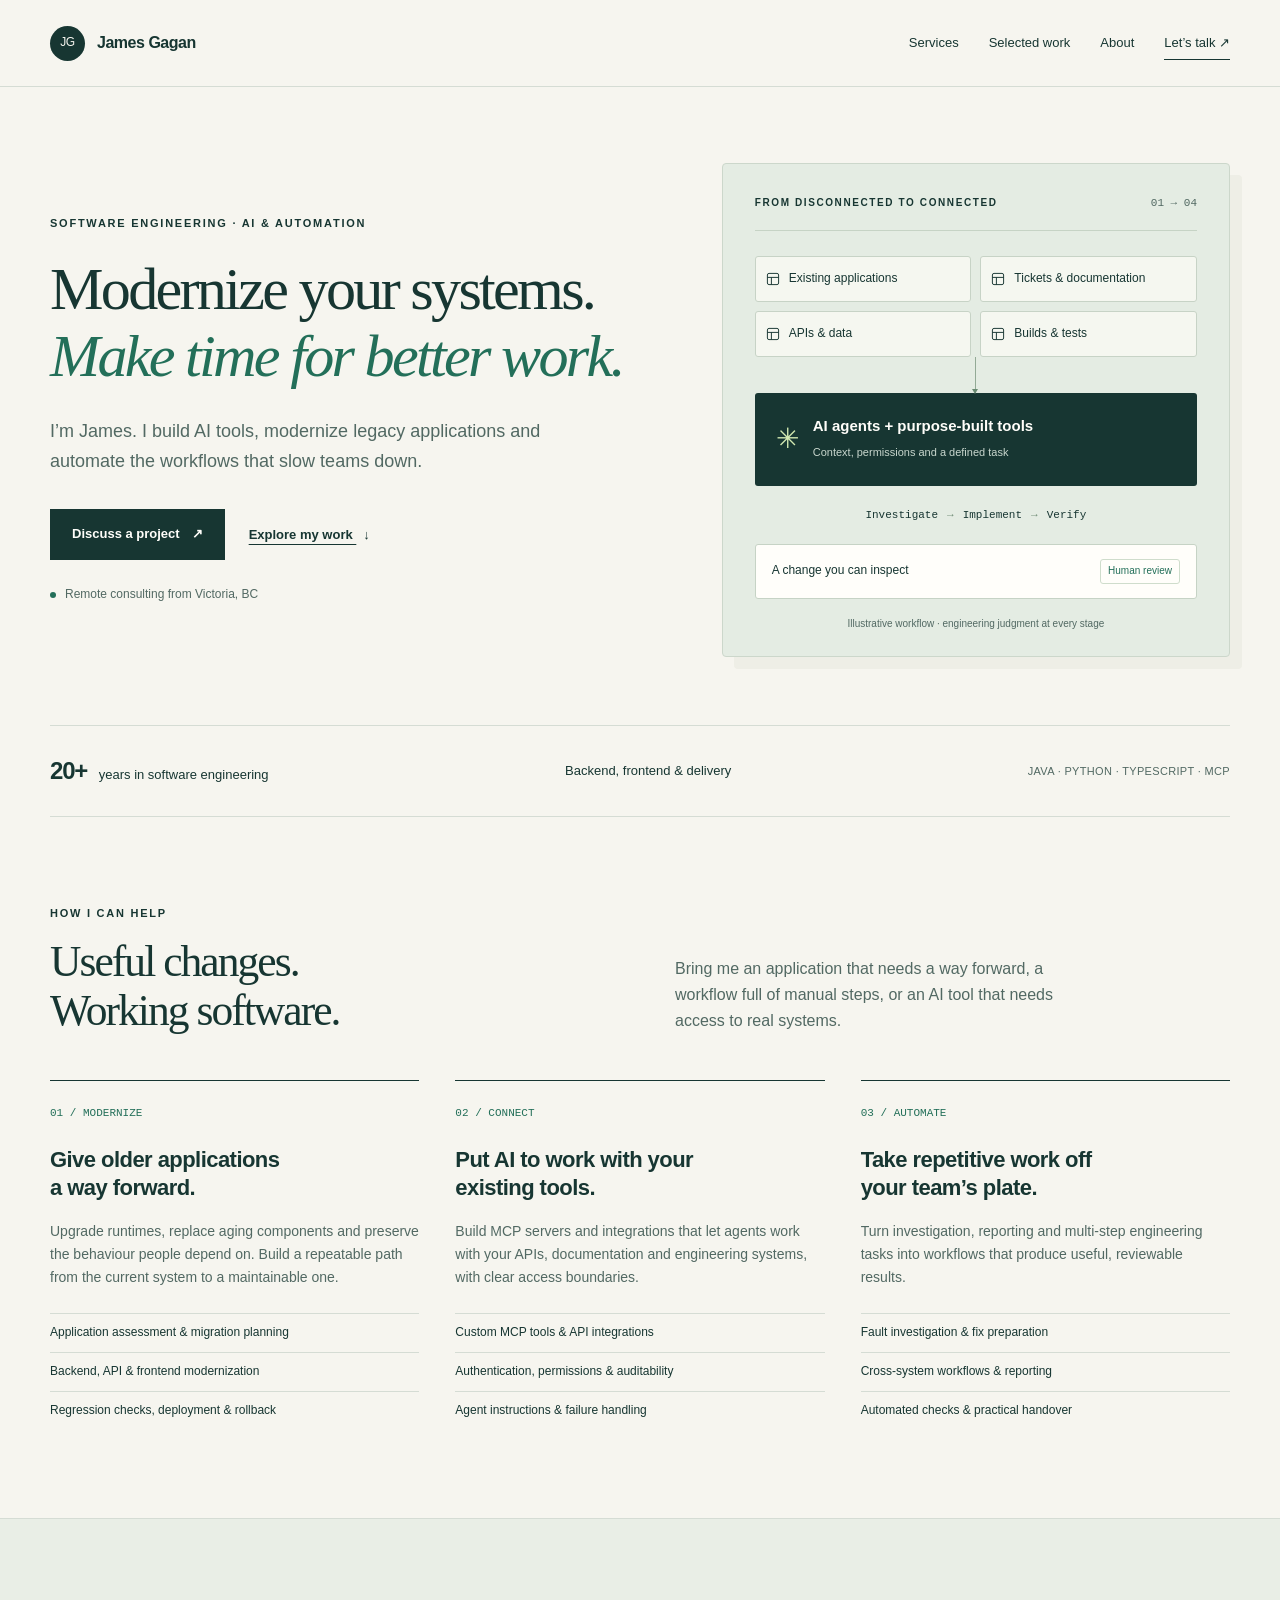
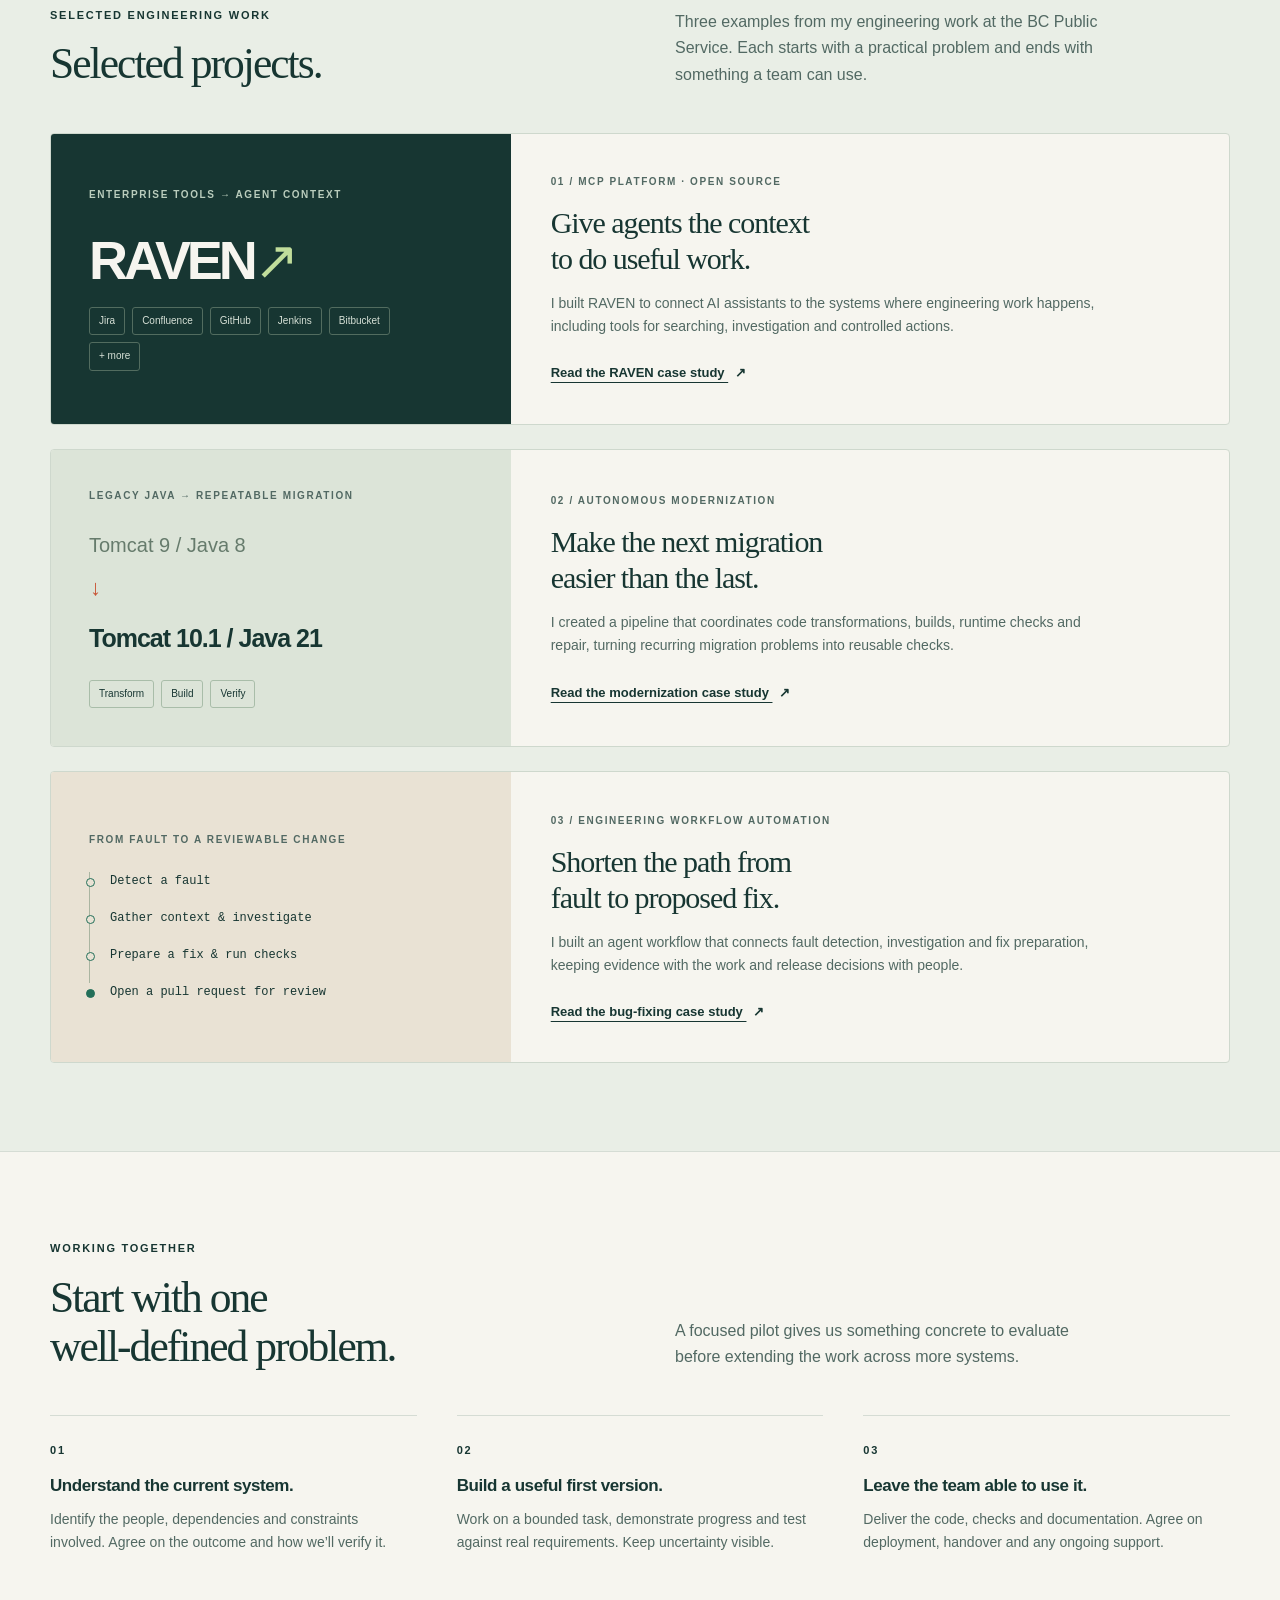
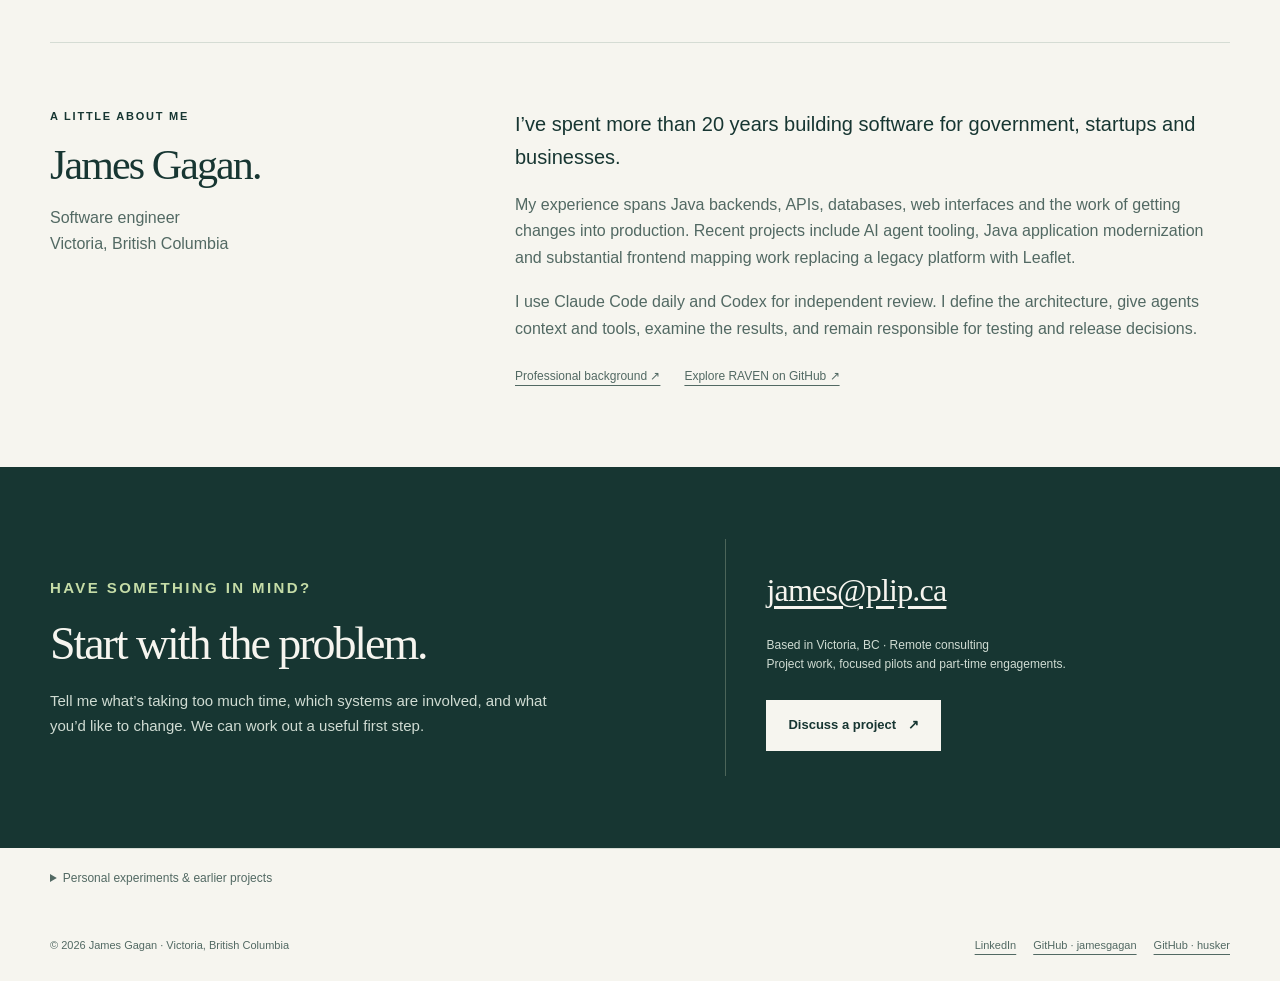
==== commit fcfeeadf: "Use a clearer selected-projects heading" ====
--- a/index.html
+++ b/index.html
@@ -50,7 +50,7 @@
   </div>
 </section></div>
 <section id="work" class="section work-section" aria-labelledby="work-heading"><div class="wrap">
-  <div class="section-title"><div><p class="eyebrow">Selected engineering work</p><h2 id="work-heading">The work behind<br>the offer.</h2></div><p>Three examples from my engineering work at the BC Public Service. Each starts with a practical problem and ends with something a team can use.</p></div>
+  <div class="section-title"><div><p class="eyebrow">Selected engineering work</p><h2 id="work-heading">Selected projects.</h2></div><p>Three examples from my engineering work at the BC Public Service. Each starts with a practical problem and ends with something a team can use.</p></div>
   <div class="work-list">
     <article class="work-item"><div class="work-visual" aria-hidden="true"><p class="eyebrow">Enterprise tools → agent context</p><div class="raven-word">RAVEN<span>↗</span></div><div class="tool-names"><span>Jira</span><span>Confluence</span><span>GitHub</span><span>Jenkins</span><span>Bitbucket</span><span>+ more</span></div></div><div class="work-copy"><p class="eyebrow">01 / MCP platform · Open source</p><h3>Give agents the context<br>to do useful work.</h3><p>I built RAVEN to connect AI assistants to the systems where engineering work happens, including tools for searching, investigation and controlled actions.</p><a class="text-link" href="raven.html">Read the RAVEN case study <span class="arrow" aria-hidden="true">↗</span></a></div></article>
     <article class="work-item"><div class="work-visual visual-modern" aria-hidden="true"><p class="eyebrow">Legacy Java → repeatable migration</p><div class="migration"><div class="old">Tomcat 9 / Java 8</div><div class="down">↓</div><div class="new">Tomcat 10.1 / Java 21</div></div><div class="tool-names" style="margin-top:20px"><span style="color:var(--ink);border-color:#a9bda9">Transform</span><span style="color:var(--ink);border-color:#a9bda9">Build</span><span style="color:var(--ink);border-color:#a9bda9">Verify</span></div></div><div class="work-copy"><p class="eyebrow">02 / Autonomous modernization</p><h3>Make the next migration<br>easier than the last.</h3><p>I created a pipeline that coordinates code transformations, builds, runtime checks and repair, turning recurring migration problems into reusable checks.</p><a class="text-link" href="modernization.html">Read the modernization case study <span class="arrow" aria-hidden="true">↗</span></a></div></article>
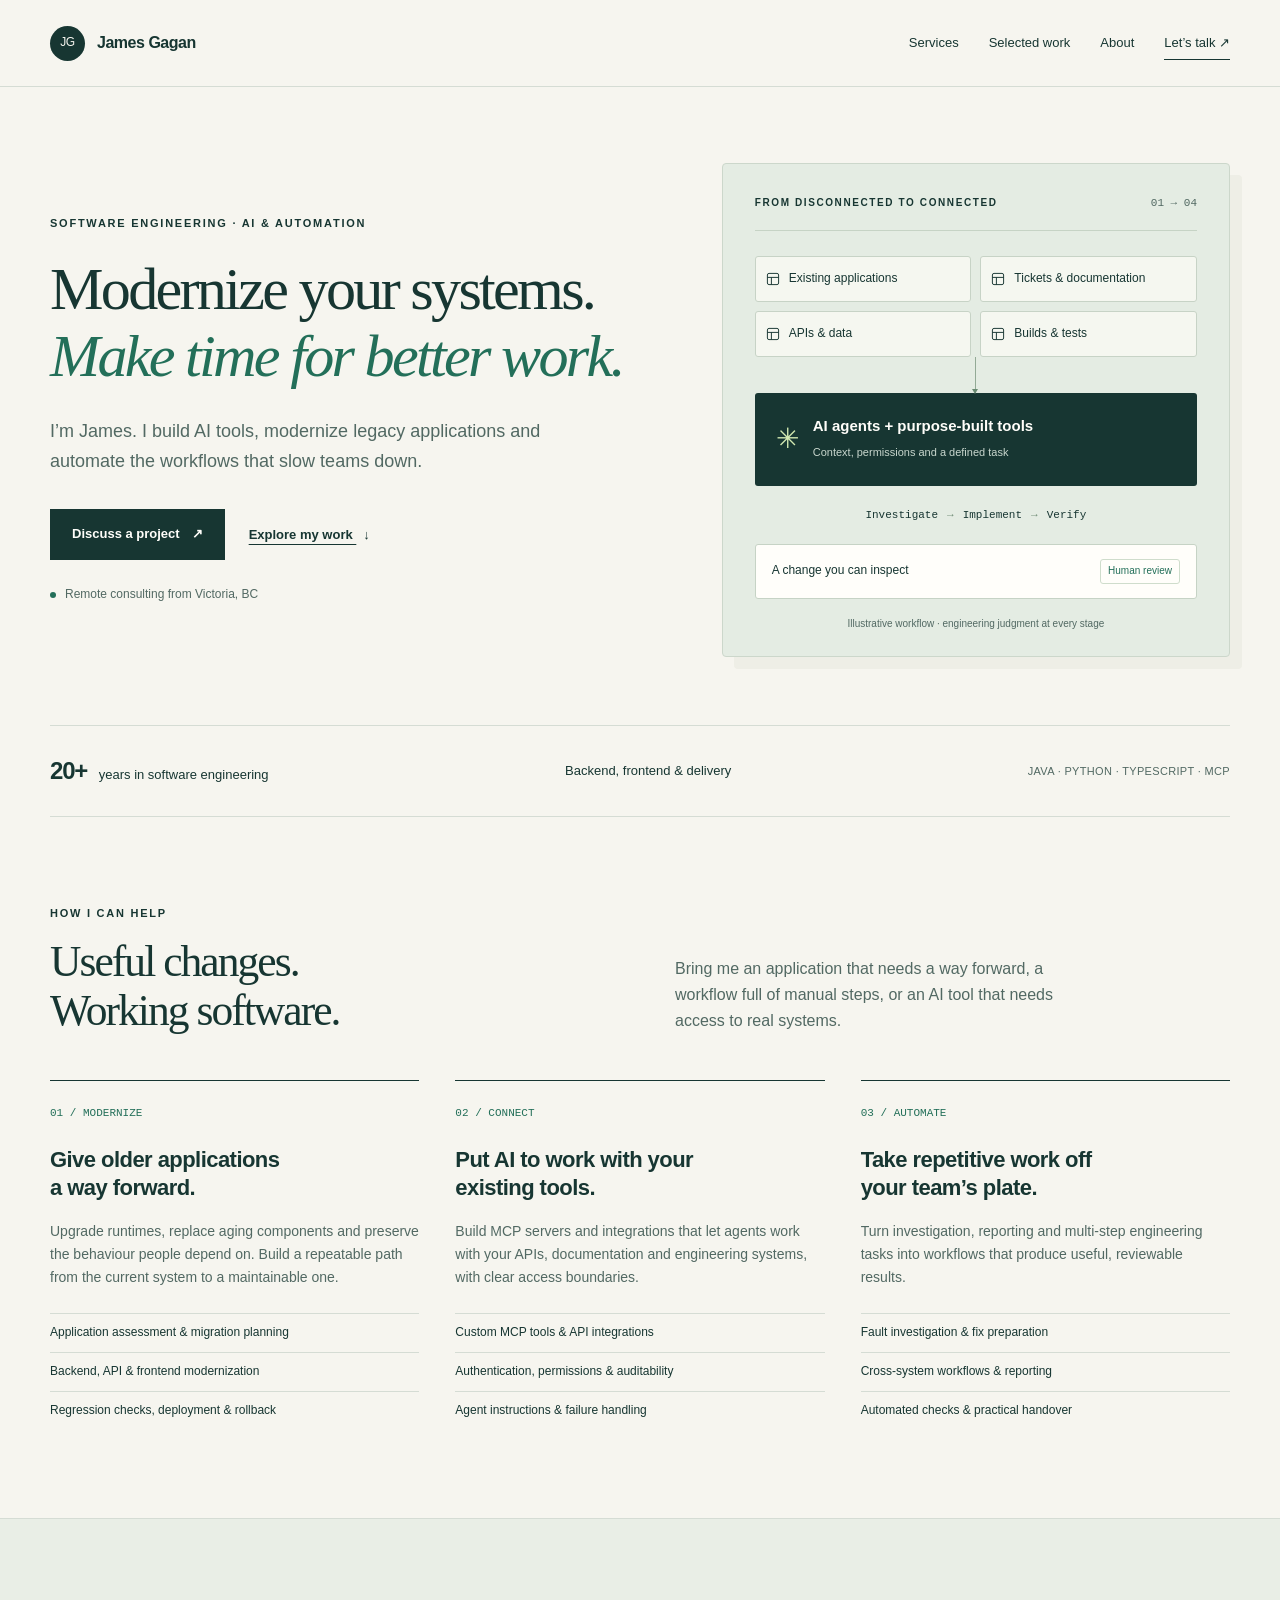
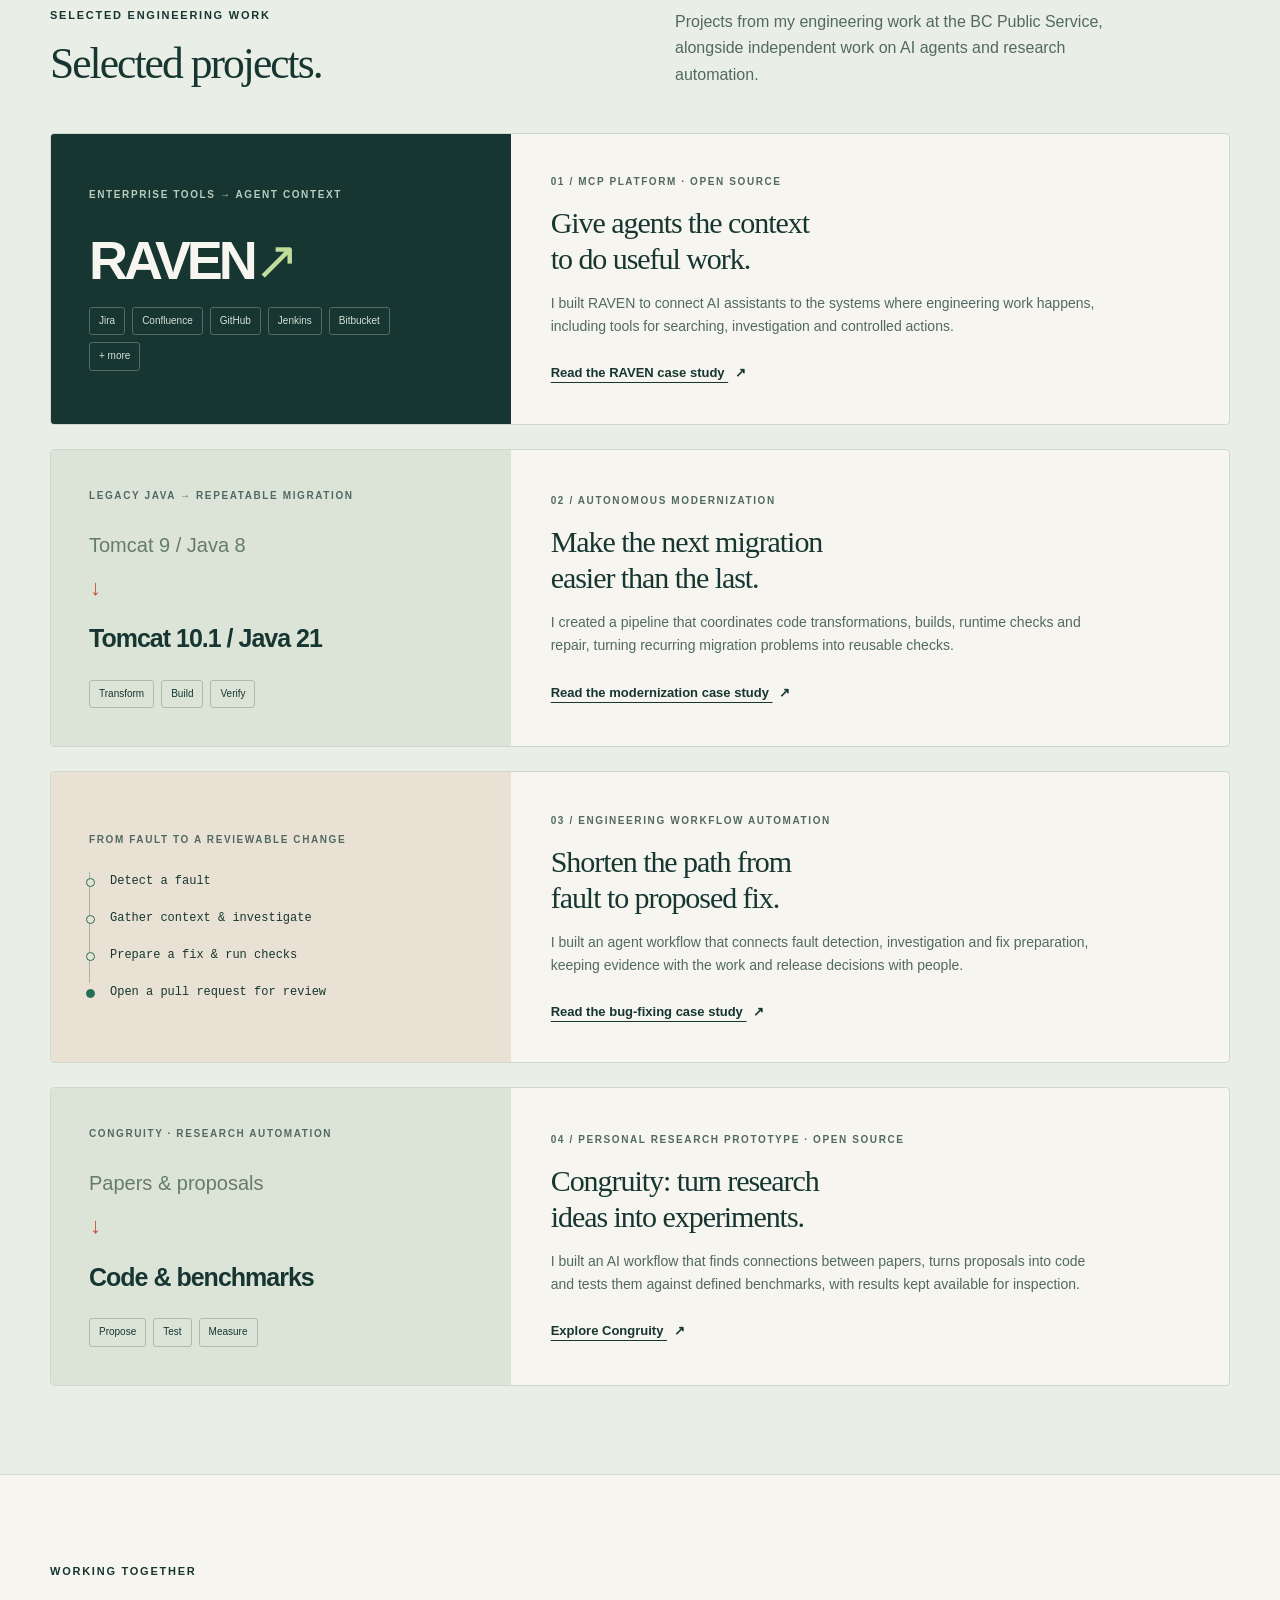
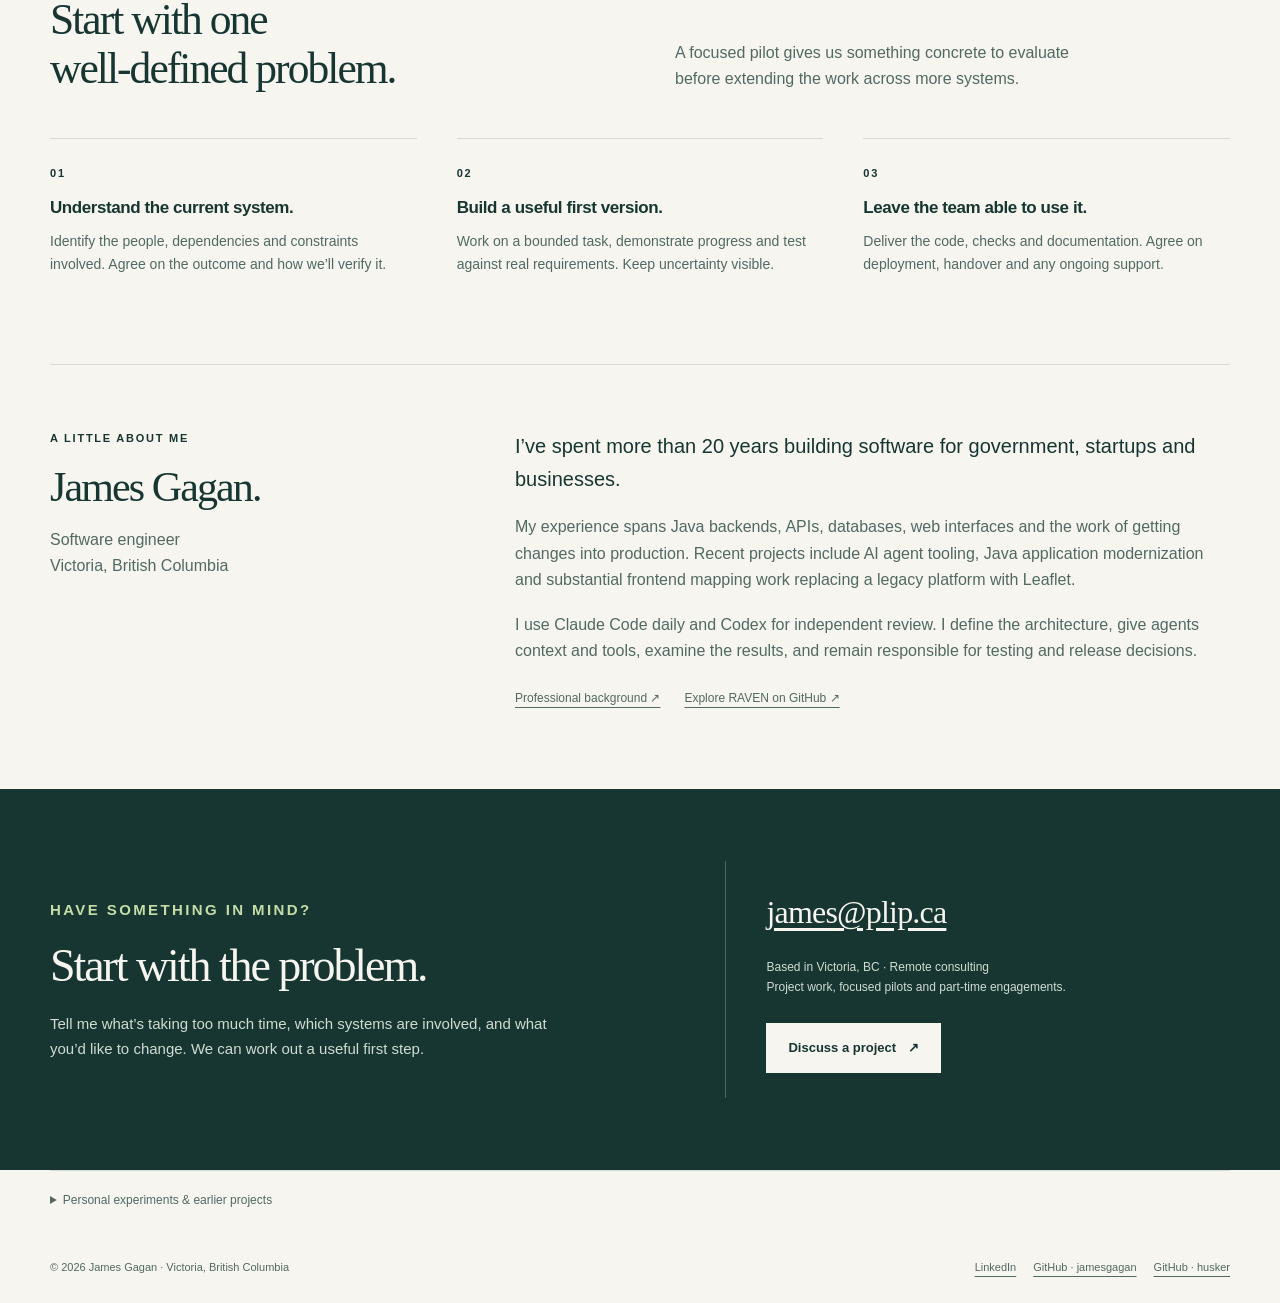
==== commit 9573df93: "Add Congruity to selected projects" ====
--- a/index.html
+++ b/index.html
@@ -50,11 +50,12 @@
   </div>
 </section></div>
 <section id="work" class="section work-section" aria-labelledby="work-heading"><div class="wrap">
-  <div class="section-title"><div><p class="eyebrow">Selected engineering work</p><h2 id="work-heading">Selected projects.</h2></div><p>Three examples from my engineering work at the BC Public Service. Each starts with a practical problem and ends with something a team can use.</p></div>
+  <div class="section-title"><div><p class="eyebrow">Selected engineering work</p><h2 id="work-heading">Selected projects.</h2></div><p>Projects from my engineering work at the BC Public Service, alongside independent work on AI agents and research automation.</p></div>
   <div class="work-list">
     <article class="work-item"><div class="work-visual" aria-hidden="true"><p class="eyebrow">Enterprise tools → agent context</p><div class="raven-word">RAVEN<span>↗</span></div><div class="tool-names"><span>Jira</span><span>Confluence</span><span>GitHub</span><span>Jenkins</span><span>Bitbucket</span><span>+ more</span></div></div><div class="work-copy"><p class="eyebrow">01 / MCP platform · Open source</p><h3>Give agents the context<br>to do useful work.</h3><p>I built RAVEN to connect AI assistants to the systems where engineering work happens, including tools for searching, investigation and controlled actions.</p><a class="text-link" href="raven.html">Read the RAVEN case study <span class="arrow" aria-hidden="true">↗</span></a></div></article>
     <article class="work-item"><div class="work-visual visual-modern" aria-hidden="true"><p class="eyebrow">Legacy Java → repeatable migration</p><div class="migration"><div class="old">Tomcat 9 / Java 8</div><div class="down">↓</div><div class="new">Tomcat 10.1 / Java 21</div></div><div class="tool-names" style="margin-top:20px"><span style="color:var(--ink);border-color:#a9bda9">Transform</span><span style="color:var(--ink);border-color:#a9bda9">Build</span><span style="color:var(--ink);border-color:#a9bda9">Verify</span></div></div><div class="work-copy"><p class="eyebrow">02 / Autonomous modernization</p><h3>Make the next migration<br>easier than the last.</h3><p>I created a pipeline that coordinates code transformations, builds, runtime checks and repair, turning recurring migration problems into reusable checks.</p><a class="text-link" href="modernization.html">Read the modernization case study <span class="arrow" aria-hidden="true">↗</span></a></div></article>
     <article class="work-item"><div class="work-visual visual-bugs" aria-hidden="true"><p class="eyebrow">From fault to a reviewable change</p><ol class="bug-flow"><li>Detect a fault</li><li>Gather context &amp; investigate</li><li>Prepare a fix &amp; run checks</li><li>Open a pull request for review</li></ol></div><div class="work-copy"><p class="eyebrow">03 / Engineering workflow automation</p><h3>Shorten the path from<br>fault to proposed fix.</h3><p>I built an agent workflow that connects fault detection, investigation and fix preparation, keeping evidence with the work and release decisions with people.</p><a class="text-link" href="bug-fixing.html">Read the bug-fixing case study <span class="arrow" aria-hidden="true">↗</span></a></div></article>
+    <article id="congruity" class="work-item"><div class="work-visual visual-modern" aria-hidden="true"><p class="eyebrow">Congruity · Research automation</p><div class="migration"><div class="old">Papers &amp; proposals</div><div class="down">↓</div><div class="new">Code &amp; benchmarks</div></div><div class="tool-names" style="margin-top:20px"><span style="color:var(--ink);border-color:#a9bda9">Propose</span><span style="color:var(--ink);border-color:#a9bda9">Test</span><span style="color:var(--ink);border-color:#a9bda9">Measure</span></div></div><div class="work-copy"><p class="eyebrow">04 / Personal research prototype · Open source</p><h3>Congruity: turn research<br>ideas into experiments.</h3><p>I built an AI workflow that finds connections between papers, turns proposals into code and tests them against defined benchmarks, with results kept available for inspection.</p><a class="text-link" href="congruity.html">Explore Congruity <span class="arrow" aria-hidden="true">↗</span></a></div></article>
   </div>
 </div></section>
 <div class="wrap"><section class="section" aria-labelledby="approach-heading">
